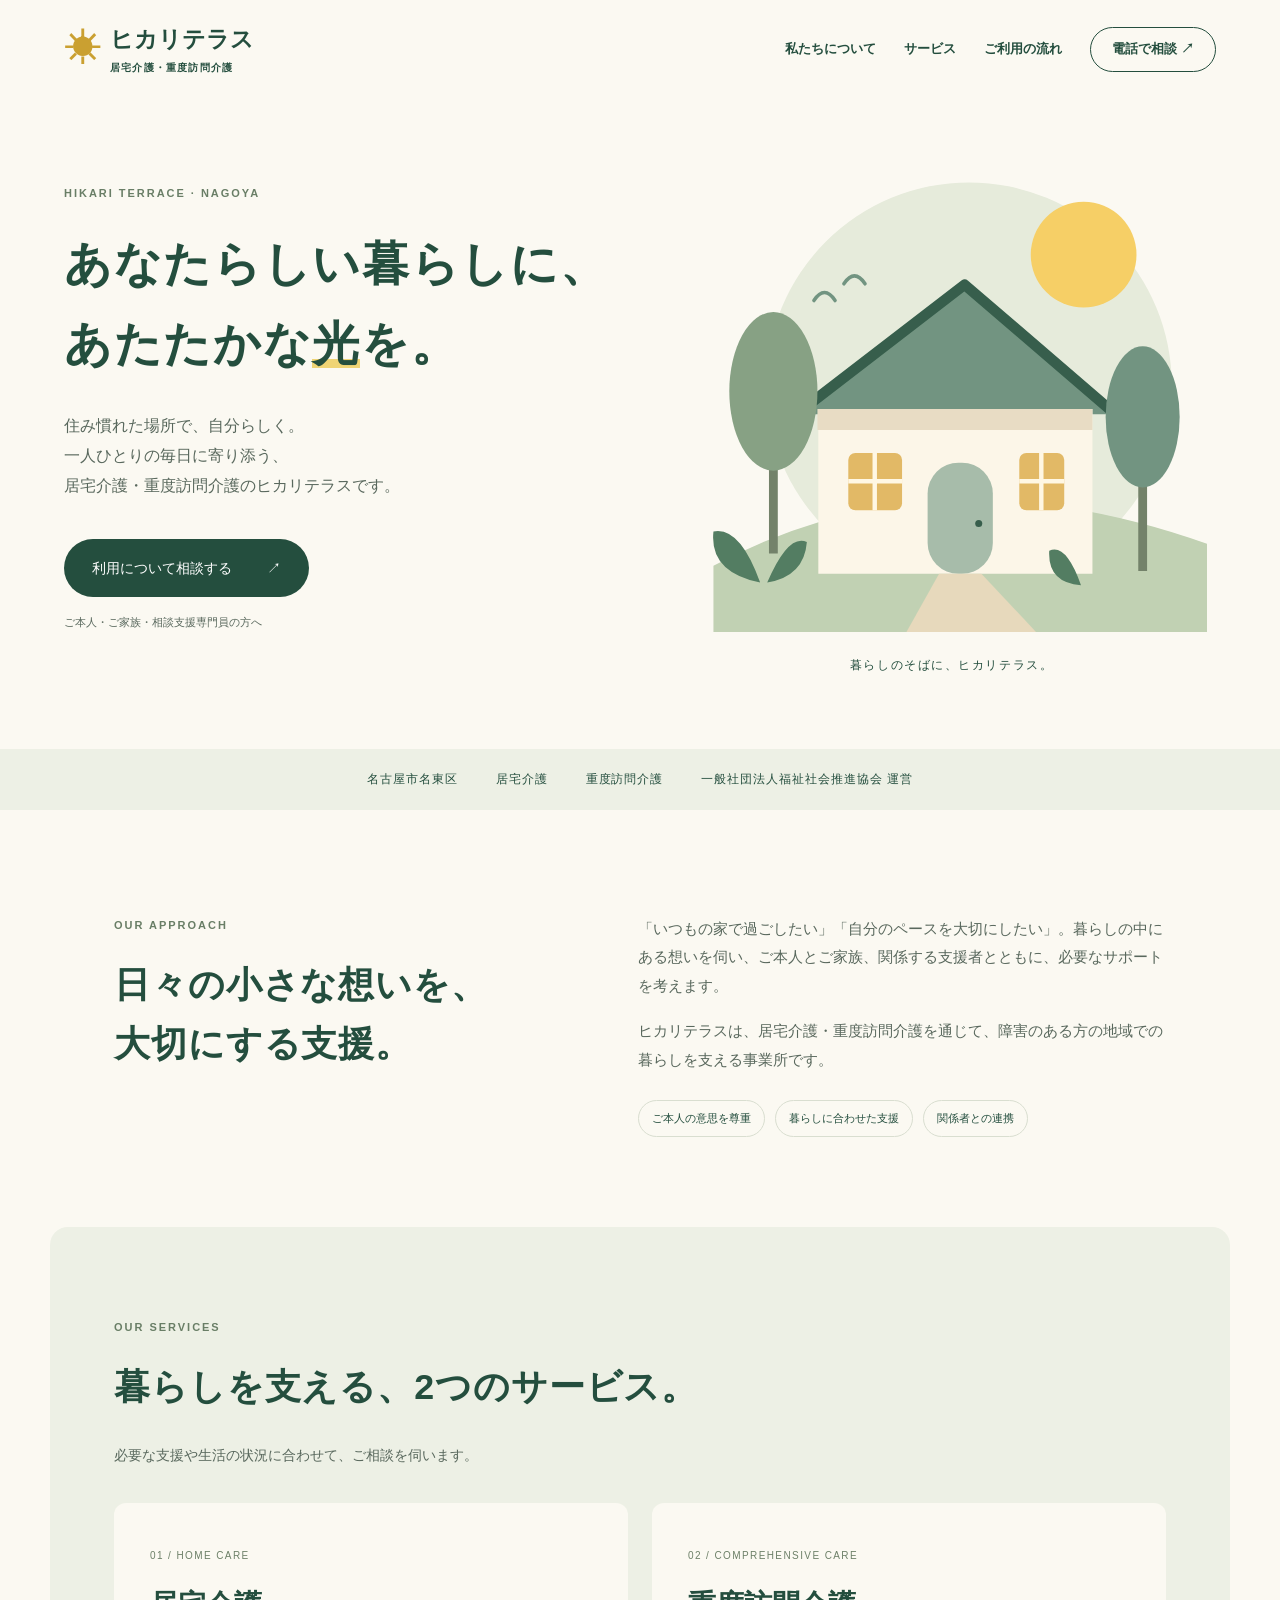
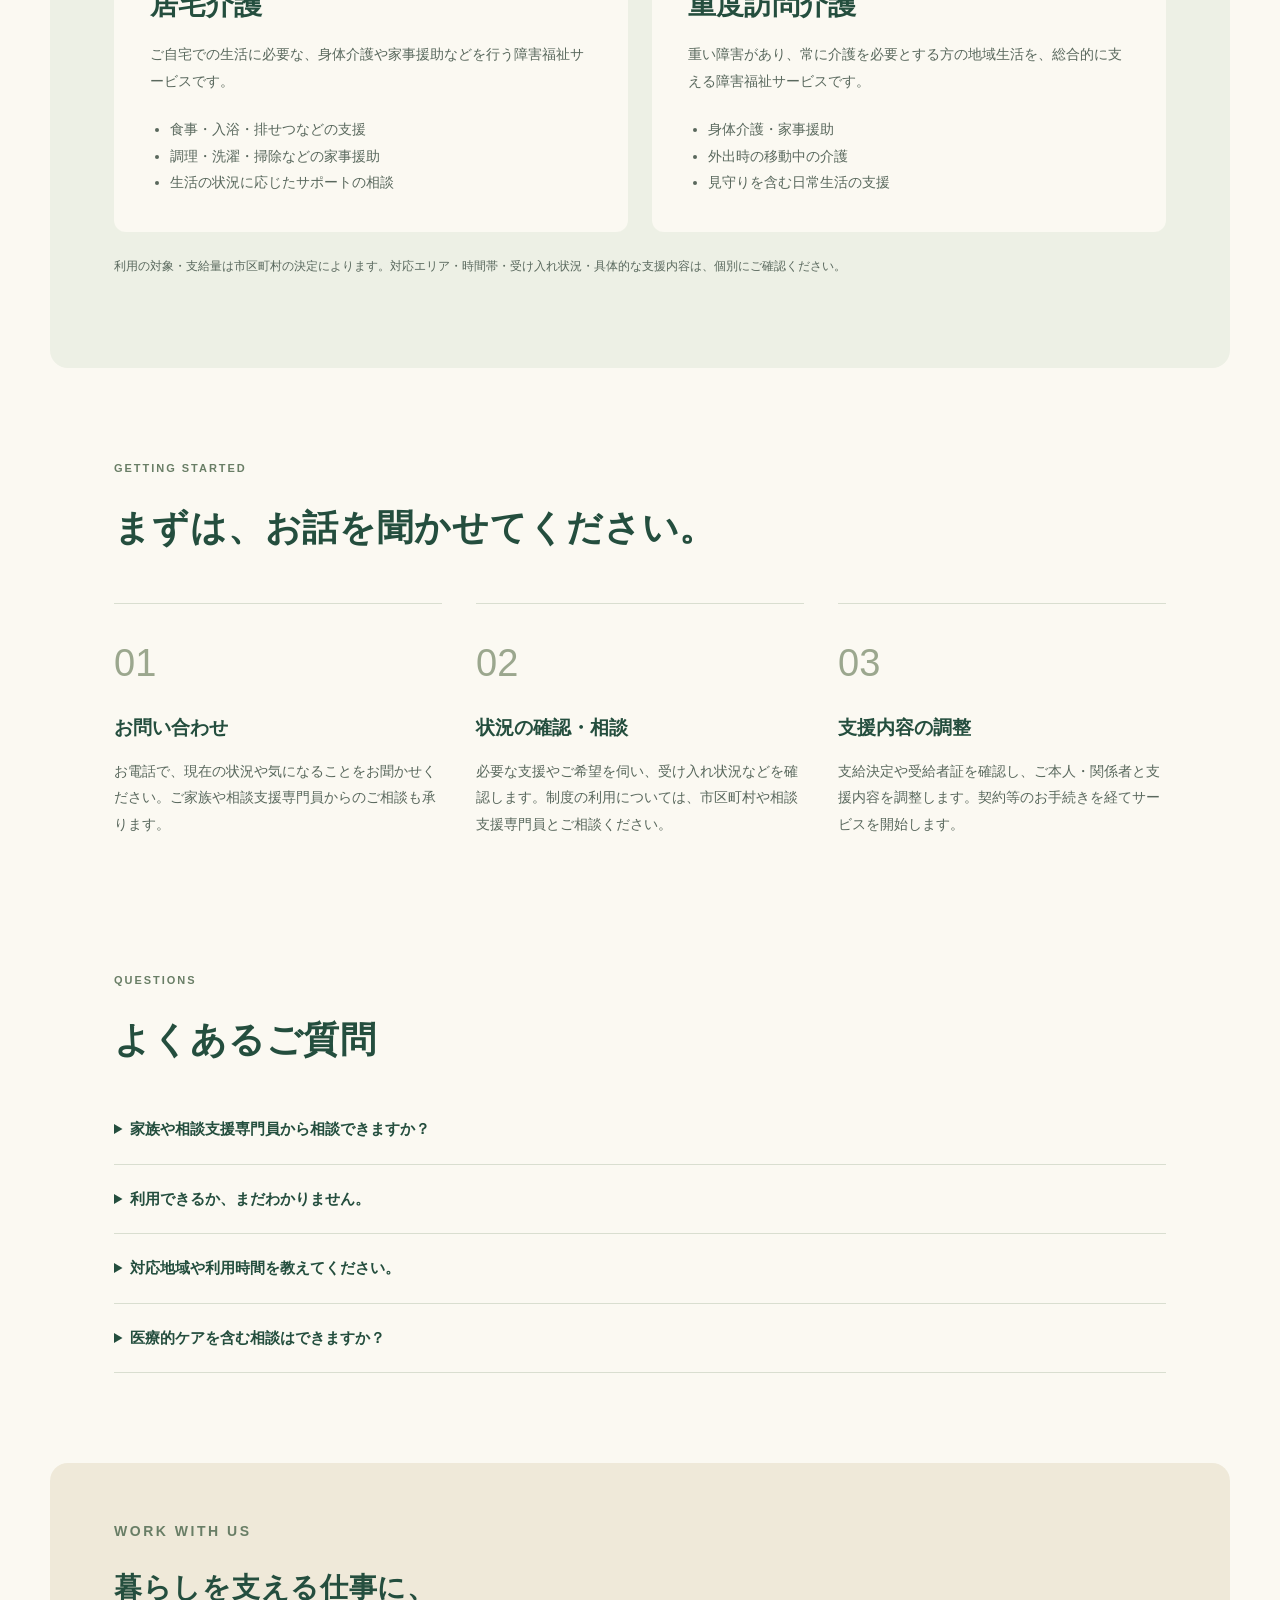
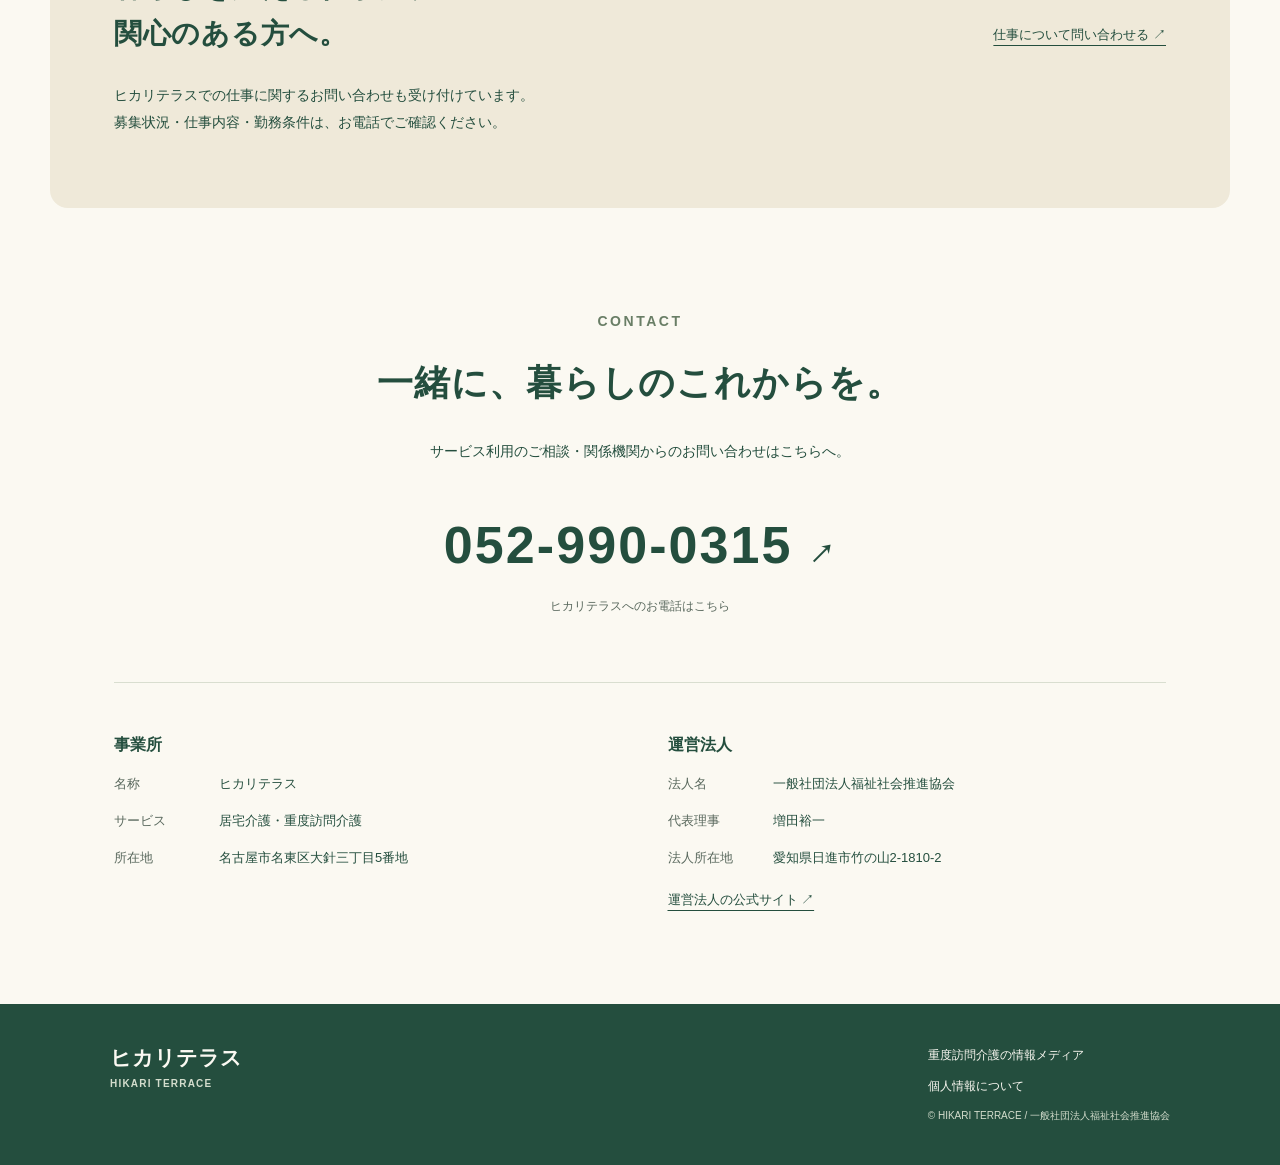
==== index.html @ 360cf3ec "Create Hikari Terrace official website" ====
<!doctype html>
<html lang="ja"><head><meta charset="utf-8"><meta name="viewport" content="width=device-width,initial-scale=1"><title>ヒカリテラス｜名古屋市名東区の居宅介護・重度訪問介護</title><meta name="description" content="ヒカリテラスは名古屋市名東区の居宅介護・重度訪問介護事業所です。住み慣れた場所での暮らしを支える障害福祉サービス。利用相談は052-990-0315へ。"><link rel="canonical" href="https://hikariterrace.org/"><meta property="og:title" content="ヒカリテラス｜あなたらしい暮らしに、あたたかな光を。"><meta property="og:description" content="名古屋市名東区の居宅介護・重度訪問介護。サービスのご相談は052-990-0315へ。"><meta property="og:url" content="https://hikariterrace.org/"><meta property="og:type" content="website"><link rel="icon" href="/favicon.svg" type="image/svg+xml"><link rel="stylesheet" href="/style.css"></head>
<body><a class="skip" href="#main">本文へ移動</a><header><a class="brand" href="/" aria-label="ヒカリテラス ホーム"><span class="sun">☀</span><span>ヒカリテラス<small>居宅介護・重度訪問介護</small></span></a><nav aria-label="メインナビゲーション"><a href="#about">私たちについて</a><a href="#service">サービス</a><a href="#flow">ご利用の流れ</a><a class="nav-call" href="tel:0529900315">電話で相談 ↗</a></nav></header>
<main id="main"><section class="hero"><div class="hero-copy"><p class="eyebrow">HIKARI TERRACE · NAGOYA</p><h1>あなたらしい暮らしに、<br>あたたかな<span>光</span>を。</h1><p class="lead">住み慣れた場所で、自分らしく。<br>一人ひとりの毎日に寄り添う、<br>居宅介護・重度訪問介護のヒカリテラスです。</p><a class="button" href="#contact">利用について相談する <span>↗</span></a><p class="hero-note">ご本人・ご家族・相談支援専門員の方へ</p></div><div class="art"><svg viewBox="0 0 600 560" role="img" aria-labelledby="art-title"><title id="art-title">木々と光に包まれた、あたたかな家のイラスト</title><circle cx="320" cy="260" r="230" fill="#e6ebdb"/><circle cx="450" cy="112" r="60" fill="#f6cf66"/><path d="M30 465Q280 330 590 440V540H30Z" fill="#c1d1b3"/><path d="M124 293L315 146 486 293" fill="#729481" stroke="#375e4c" stroke-width="12" stroke-linejoin="round"/><path d="M149 287H460V474H149Z" fill="#fcf6e8"/><path d="M148 287H460V311H148Z" fill="#e8dcc4"/><rect x="273" y="348" width="74" height="126" rx="35" fill="#a7bcaa"/><circle cx="331" cy="417" r="4" fill="#375e4c"/><rect x="183" y="337" width="61" height="65" rx="8" fill="#e2b966"/><path d="M213 337V402M183 369H244" stroke="#fff7e3" stroke-width="5"/><rect x="377" y="337" width="51" height="65" rx="8" fill="#e2b966"/><path d="M402 337V402M377 369H428" stroke="#fff7e3" stroke-width="5"/><path d="M286 474L249 540H396L334 474Z" fill="#e7d9bc"/><path d="M98 451V280M517 471V301" stroke="#73826a" stroke-width="10"/><ellipse cx="98" cy="267" rx="50" ry="90" fill="#87a184"/><ellipse cx="517" cy="296" rx="42" ry="80" fill="#729481"/><path d="M83 484Q60 420 30 426Q25 472 83 484M91 484Q115 428 136 438Q133 477 91 484M447 487Q430 439 411 448Q409 484 447 487" fill="#537d62"/><path d="M144 164Q156 146 168 164M178 145Q190 127 202 145" fill="none" stroke="#729481" stroke-width="4" stroke-linecap="round"/></svg><span class="art-caption">暮らしのそばに、ヒカリテラス。</span></div></section>
<div class="strip"><span>名古屋市名東区</span><span>居宅介護</span><span>重度訪問介護</span><span>一般社団法人福祉社会推進協会 運営</span></div>
<section id="about" class="section about"><div><p class="eyebrow">OUR APPROACH</p><h2>日々の小さな想いを、<br>大切にする支援。</h2></div><div><p>「いつもの家で過ごしたい」「自分のペースを大切にしたい」。暮らしの中にある想いを伺い、ご本人とご家族、関係する支援者とともに、必要なサポートを考えます。</p><p>ヒカリテラスは、居宅介護・重度訪問介護を通じて、障害のある方の地域での暮らしを支える事業所です。</p><div class="values"><span>ご本人の意思を尊重</span><span>暮らしに合わせた支援</span><span>関係者との連携</span></div></div></section>
<section id="service" class="section services"><p class="eyebrow">OUR SERVICES</p><h2>暮らしを支える、2つのサービス。</h2><p class="intro">必要な支援や生活の状況に合わせて、ご相談を伺います。</p><div class="cards"><article><span class="card-number">01 / HOME CARE</span><h3>居宅介護</h3><p>ご自宅での生活に必要な、身体介護や家事援助などを行う障害福祉サービスです。</p><ul><li>食事・入浴・排せつなどの支援</li><li>調理・洗濯・掃除などの家事援助</li><li>生活の状況に応じたサポートの相談</li></ul></article><article><span class="card-number">02 / COMPREHENSIVE CARE</span><h3>重度訪問介護</h3><p>重い障害があり、常に介護を必要とする方の地域生活を、総合的に支える障害福祉サービスです。</p><ul><li>身体介護・家事援助</li><li>外出時の移動中の介護</li><li>見守りを含む日常生活の支援</li></ul></article></div><p class="note">利用の対象・支給量は市区町村の決定によります。対応エリア・時間帯・受け入れ状況・具体的な支援内容は、個別にご確認ください。</p></section>
<section id="flow" class="section"><p class="eyebrow">GETTING STARTED</p><h2>まずは、お話を聞かせてください。</h2><ol class="steps"><li><span>01</span><h3>お問い合わせ</h3><p>お電話で、現在の状況や気になることをお聞かせください。ご家族や相談支援専門員からのご相談も承ります。</p></li><li><span>02</span><h3>状況の確認・相談</h3><p>必要な支援やご希望を伺い、受け入れ状況などを確認します。制度の利用については、市区町村や相談支援専門員とご相談ください。</p></li><li><span>03</span><h3>支援内容の調整</h3><p>支給決定や受給者証を確認し、ご本人・関係者と支援内容を調整します。契約等のお手続きを経てサービスを開始します。</p></li></ol></section>
<section class="section faq"><p class="eyebrow">QUESTIONS</p><h2>よくあるご質問</h2><details><summary>家族や相談支援専門員から相談できますか？</summary><p>はい。ご本人だけでなく、ご家族・相談支援専門員など、支援に関わる方からのご相談も承ります。</p></details><details><summary>利用できるか、まだわかりません。</summary><p>まずはご相談ください。サービスの利用対象や支給決定については、お住まいの市区町村の障害福祉窓口や相談支援専門員にご確認ください。</p></details><details><summary>対応地域や利用時間を教えてください。</summary><p>具体的な対応地域・時間帯・受け入れ状況は、必要な支援内容とあわせてお電話でご確認ください。</p></details><details><summary>医療的ケアを含む相談はできますか？</summary><p>必要なケアの内容をお聞かせください。対応の可否は、体制や関係機関との連携を確認したうえで、個別にご案内します。</p></details></section>
<section class="recruit section"><div><p class="eyebrow">WORK WITH US</p><h2>暮らしを支える仕事に、<br>関心のある方へ。</h2><p>ヒカリテラスでの仕事に関するお問い合わせも受け付けています。<br>募集状況・仕事内容・勤務条件は、お電話でご確認ください。</p></div><a class="text-link" href="tel:0529900315">仕事について問い合わせる ↗</a></section>
<section id="contact" class="section contact"><p class="eyebrow">CONTACT</p><h2>一緒に、暮らしのこれからを。</h2><p>サービス利用のご相談・関係機関からのお問い合わせはこちらへ。</p><a class="phone" href="tel:0529900315">052-990-0315 <span>↗</span></a><p class="note">ヒカリテラスへのお電話はこちら</p><div class="office"><div><h3>事業所</h3><dl><dt>名称</dt><dd>ヒカリテラス</dd><dt>サービス</dt><dd>居宅介護・重度訪問介護</dd><dt>所在地</dt><dd>名古屋市名東区大針三丁目5番地</dd></dl></div><div><h3>運営法人</h3><dl><dt>法人名</dt><dd>一般社団法人福祉社会推進協会</dd><dt>代表理事</dt><dd>増田裕一</dd><dt>法人所在地</dt><dd>愛知県日進市竹の山2-1810-2</dd></dl><a class="text-link" href="https://fukushishakai.org/">運営法人の公式サイト ↗</a></div></div></section></main>
<footer><a class="brand" href="/">ヒカリテラス<small>HIKARI TERRACE</small></a><div><a href="https://masudayuichi.net/">重度訪問介護の情報メディア</a><a href="/privacy.html">個人情報について</a><small>© HIKARI TERRACE / 一般社団法人福祉社会推進協会</small></div></footer></body></html>
---- style.css ----
@charset "UTF-8";
:root{--ink:#244e3e;--muted:#59685d;--paper:#fbf9f2;--green:#edf0e5;--line:#d9ded0;--gold:#e7b746}*{box-sizing:border-box}html{scroll-behavior:smooth;scroll-padding-top:110px}body{margin:0;background:var(--paper);color:var(--ink);font-family:"Hiragino Kaku Gothic ProN","Yu Gothic",Meiryo,sans-serif;line-height:1.9}a{color:inherit;text-decoration:none}a:hover{text-decoration:underline}a:focus-visible,summary:focus-visible{outline:3px solid #ba8825;outline-offset:5px}.skip{position:absolute;top:-80px;background:white;padding:12px;z-index:5}.skip:focus{top:0}header{max-width:1280px;margin:auto;padding:25px 5%;display:flex;align-items:center;justify-content:space-between;gap:25px}.brand{font-size:23px;font-weight:700;line-height:1.3;display:flex;gap:10px;align-items:center}.brand small{display:block;font-size:10px;letter-spacing:.12em;margin-top:6px}.sun{color:#caa031;font-size:36px}nav{display:flex;gap:28px;align-items:center;font-size:13px;font-weight:700}.nav-call{border:1px solid var(--ink);border-radius:30px;padding:9px 21px}.hero{max-width:1280px;margin:auto;display:grid;grid-template-columns:1.15fr 1fr;align-items:center;min-height:650px;padding:45px 5% 60px;gap:15px}.eyebrow{font-size:11px;letter-spacing:.18em;font-weight:700;margin:0 0 20px;color:#697e66}h1{font-size:clamp(30px,3.7vw,49px);font-weight:600;line-height:1.7;letter-spacing:.035em;margin:20px 0 26px}h1 span{position:relative}h1 span:after{content:"";position:absolute;background:#efd475;width:1em;height:9px;bottom:2px;left:0;z-index:-1}.lead{font-size:16px;color:var(--muted)}.button{display:inline-flex;gap:35px;background:var(--ink);color:#fff;border-radius:40px;padding:16px 28px;font-size:14px;margin-top:20px}.button:hover{background:#35634f;text-decoration:none}.hero-note{font-size:11px;color:var(--muted);margin-top:15px}.art svg{display:block;width:100%;height:auto}.art-caption{display:block;text-align:center;font-size:12px;letter-spacing:.13em;margin-top:5px}.strip{display:flex;justify-content:center;gap:38px;flex-wrap:wrap;background:var(--green);padding:19px 5%;font-size:12px;letter-spacing:.08em}.section{max-width:1180px;margin:auto;padding:90px 5%}h2{font-size:clamp(25px,2.8vw,36px);line-height:1.65;font-weight:600;letter-spacing:.025em;margin:0 0 25px}h3{font-size:21px;line-height:1.5;margin:15px 0}p{margin:0 0 17px}.about{display:grid;grid-template-columns:1fr 1.15fr;gap:65px;padding-top:105px}.about p:not(.eyebrow){font-size:15px;color:var(--muted)}.values{display:flex;flex-wrap:wrap;gap:10px;margin-top:26px}.values span{font-size:11px;border:1px solid var(--line);padding:7px 13px;border-radius:25px}.services{background:var(--green);border-radius:18px}.intro{color:var(--muted);font-size:14px}.cards{display:grid;grid-template-columns:1fr 1fr;gap:24px;margin-top:34px}.cards article{background:var(--paper);border-radius:12px;padding:36px}.card-number{font-size:10px;letter-spacing:.14em;color:#6d8068}.cards h3{font-size:28px}.cards p,.cards li{font-size:14px;color:var(--muted)}.cards ul{padding-left:20px;margin:22px 0 0}.note{font-size:12px;color:var(--muted);margin:23px 0 0}.steps{padding:0;list-style:none;display:grid;grid-template-columns:repeat(3,1fr);gap:34px;margin-top:45px}.steps li{border-top:1px solid var(--line);padding-top:23px}.steps span{font-size:38px;font-weight:300;color:#9ba78e}.steps h3{font-size:19px}.steps p{font-size:14px;color:var(--muted)}.faq{padding-top:10px}.faq details{border-bottom:1px solid var(--line);padding:20px 0}.faq summary{cursor:pointer;font-size:15px;font-weight:600}.faq details p{font-size:14px;color:var(--muted);padding:20px 0 0;max-width:850px}.recruit{background:#efe9d9;border-radius:18px;display:flex;align-items:center;justify-content:space-between;gap:35px;padding-top:55px;padding-bottom:55px}.recruit h2{font-size:28px}.recruit p{font-size:14px}.text-link{font-size:13px;text-decoration:underline;text-underline-offset:6px;white-space:nowrap}.contact{text-align:center;padding-top:100px}.contact>p{font-size:14px}.phone{font-size:clamp(30px,4.5vw,52px);font-weight:600;letter-spacing:.04em;display:inline-block;margin-top:14px}.phone span{font-size:25px}.contact .note{margin-top:0;font-size:12px}.office{text-align:left;display:grid;grid-template-columns:1fr 1fr;gap:55px;border-top:1px solid var(--line);margin-top:65px;padding-top:35px}.office h3{font-size:16px}dl{font-size:13px;display:grid;grid-template-columns:95px 1fr;gap:12px 10px}dt{color:var(--muted)}dd{margin:0}footer{background:var(--ink);color:#fbf9f2;padding:40px max(5%,calc((100vw - 1060px)/2));display:flex;justify-content:space-between;gap:35px}footer .brand{display:block;font-size:21px}footer>div{display:flex;flex-direction:column;gap:8px;font-size:12px}footer small{font-size:10px;color:#d4ddcd}.document{max-width:850px;min-height:65vh}.document h1{font-size:32px}.document h2{font-size:22px;margin-top:40px}.document p{font-size:14px;color:var(--muted)}@media(max-width:800px){header{padding:20px 6%;align-items:flex-start}.brand{font-size:19px}.sun{font-size:29px}nav{gap:12px}nav>a:not(.nav-call){display:none}.nav-call{font-size:11px;padding:8px 12px}.hero{grid-template-columns:1fr;padding:35px 7% 45px;min-height:0}.hero h1{font-size:clamp(27px,6vw,40px)}.lead{font-size:14px}.art{max-width:430px;margin:20px auto 0;width:100%}.strip{gap:9px 20px;font-size:10px}.section{padding:60px 7%}.about{grid-template-columns:1fr;gap:12px}.services,.recruit{border-radius:0}.cards{grid-template-columns:1fr;gap:18px}.cards article{padding:28px}.steps{grid-template-columns:1fr;gap:20px}.steps li{display:grid;grid-template-columns:55px 1fr;gap:0 15px}.steps span{grid-row:1/3}.steps h3{margin:5px 0 10px}.steps p{grid-column:2}.faq{padding-top:5px}.recruit{display:block}.text-link{white-space:normal}.office{grid-template-columns:1fr;gap:25px;margin-top:40px}dl{grid-template-columns:80px 1fr;font-size:12px}footer{display:block;padding:35px 7%}footer>div{margin-top:22px}h2{font-size:27px}}@media(prefers-reduced-motion:reduce){html{scroll-behavior:auto}}
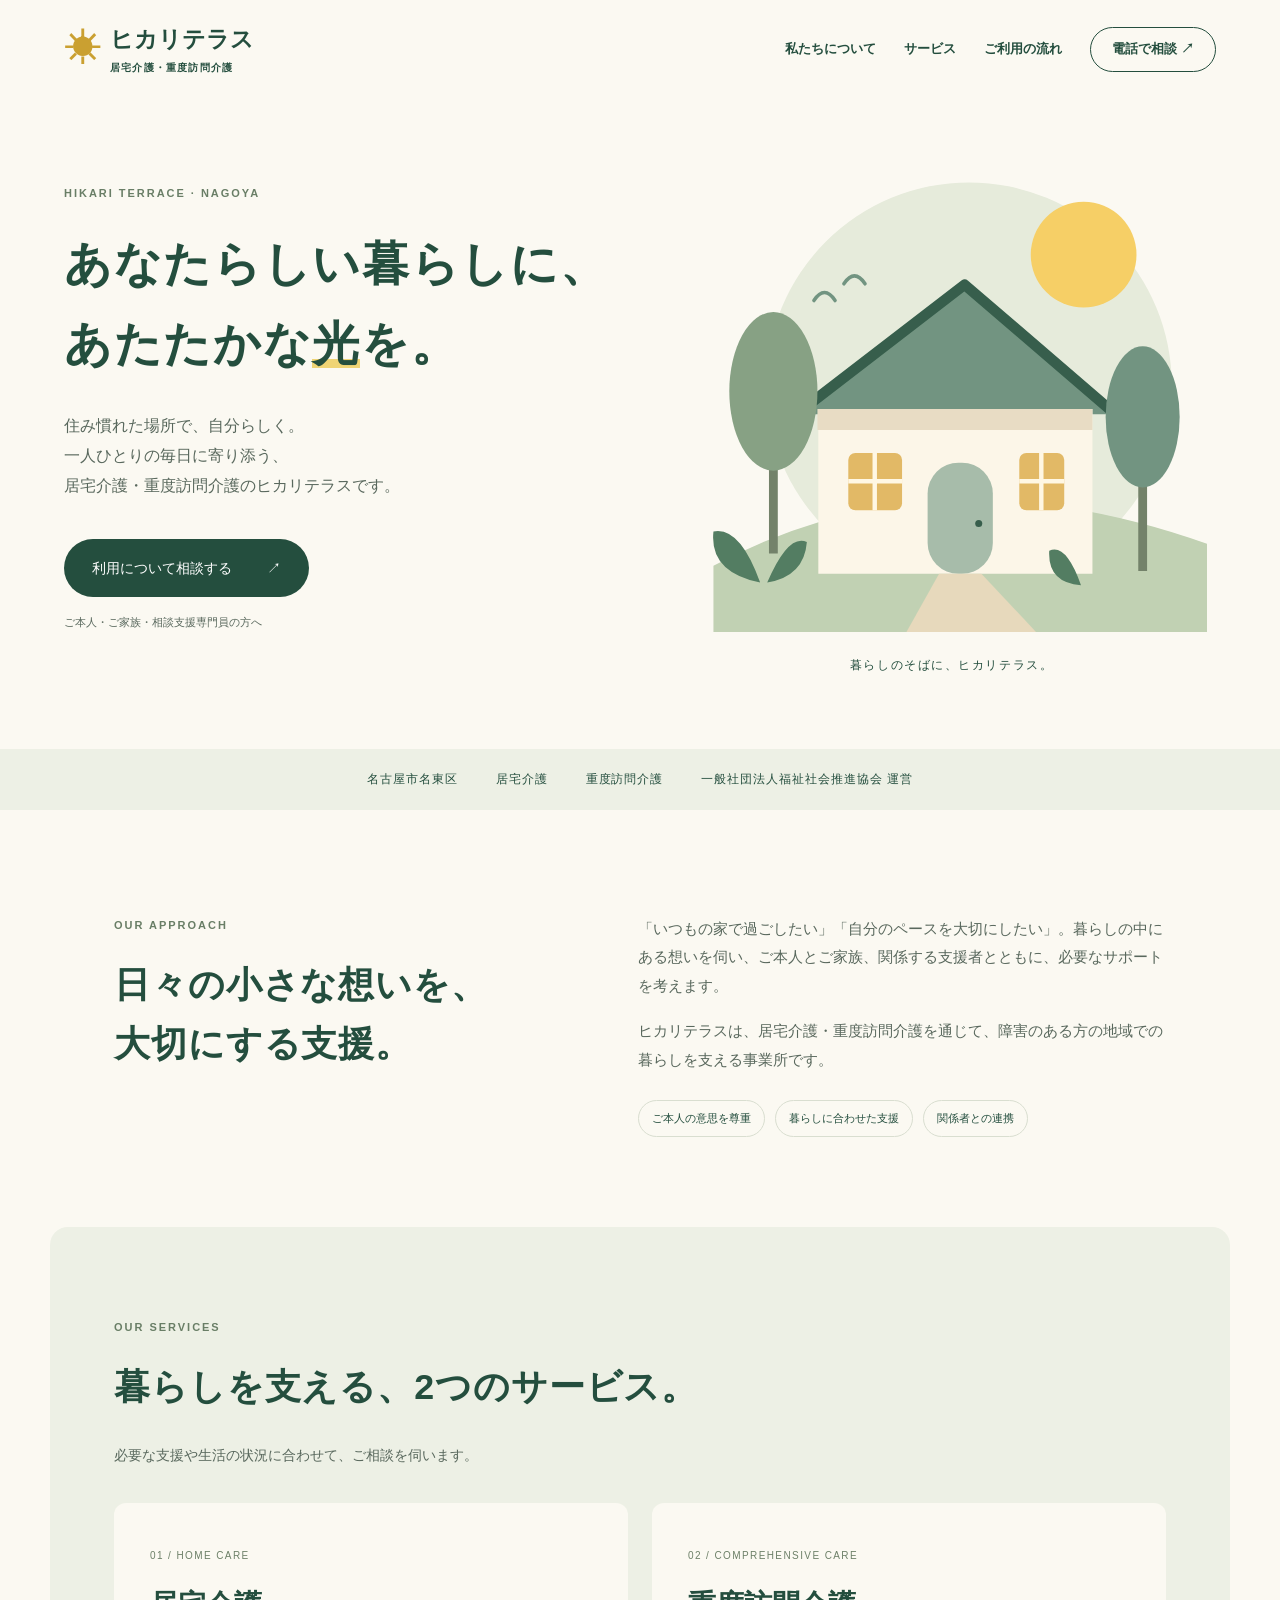
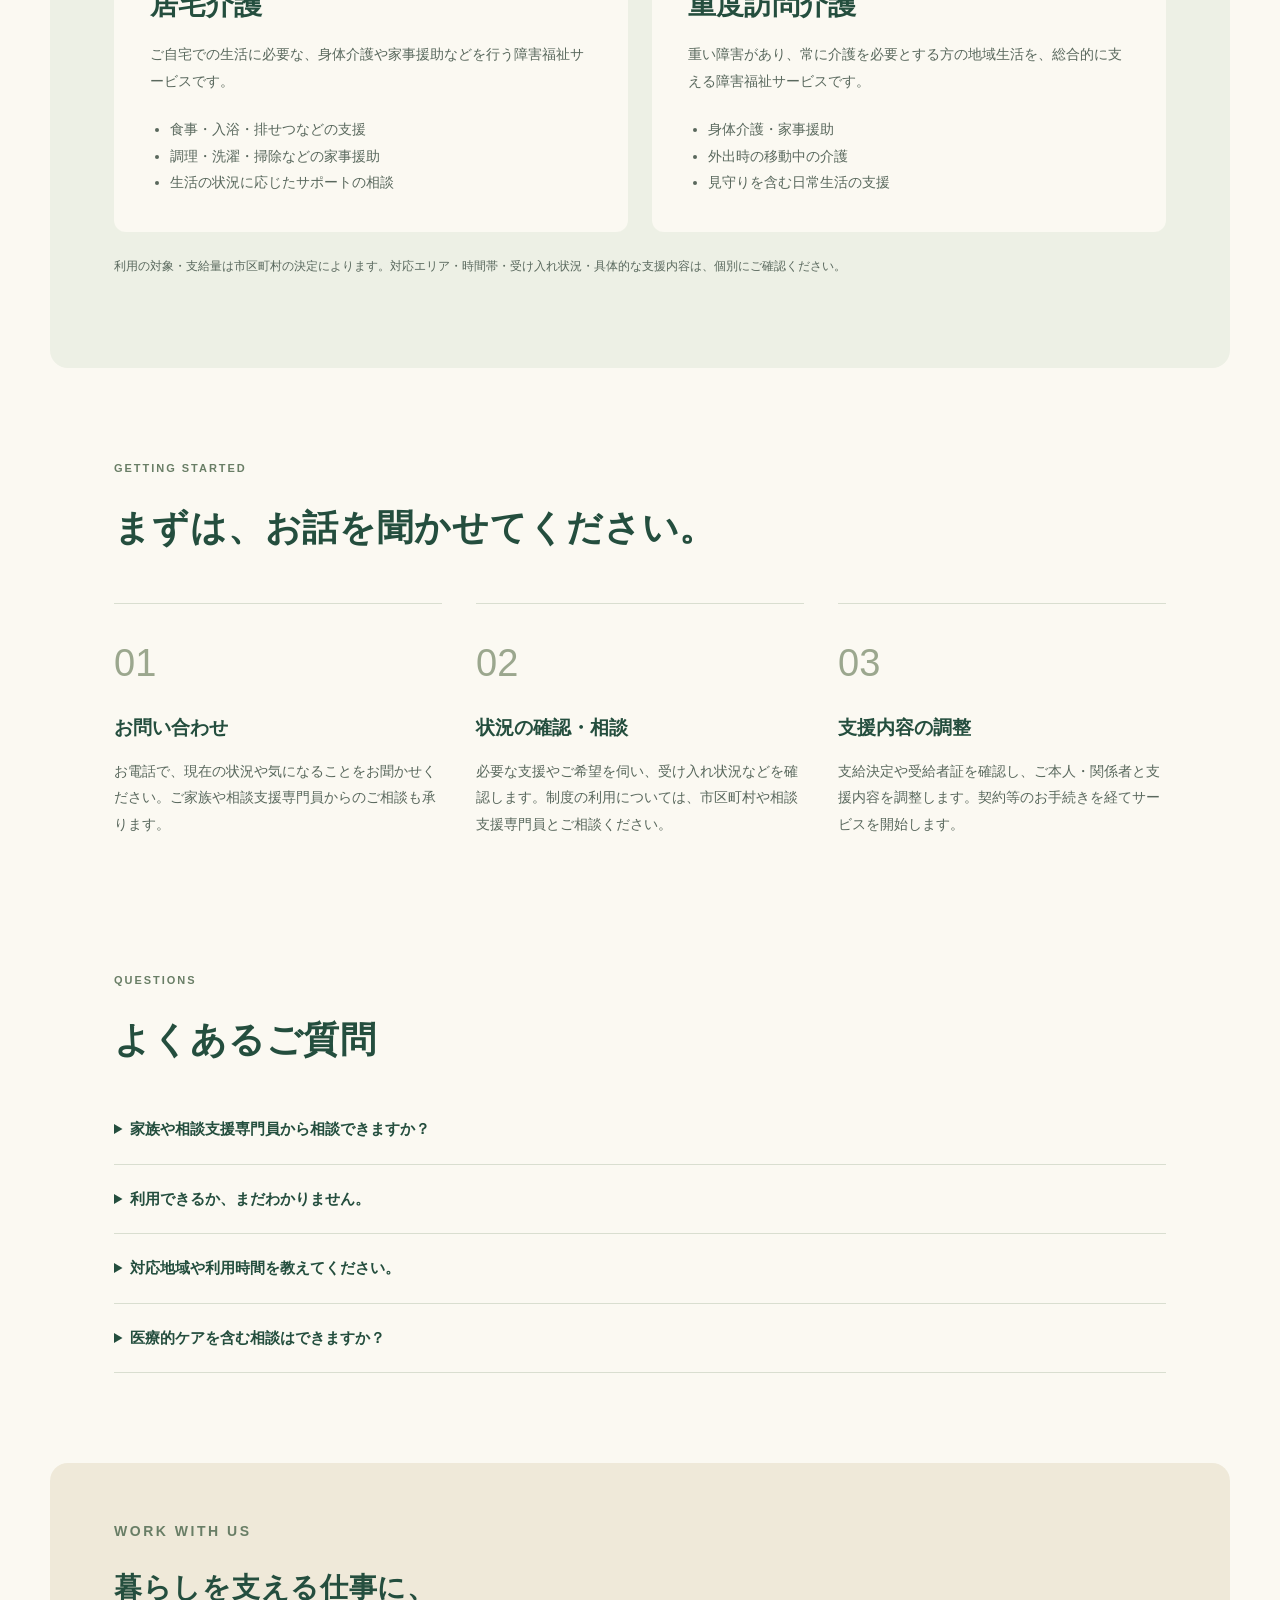
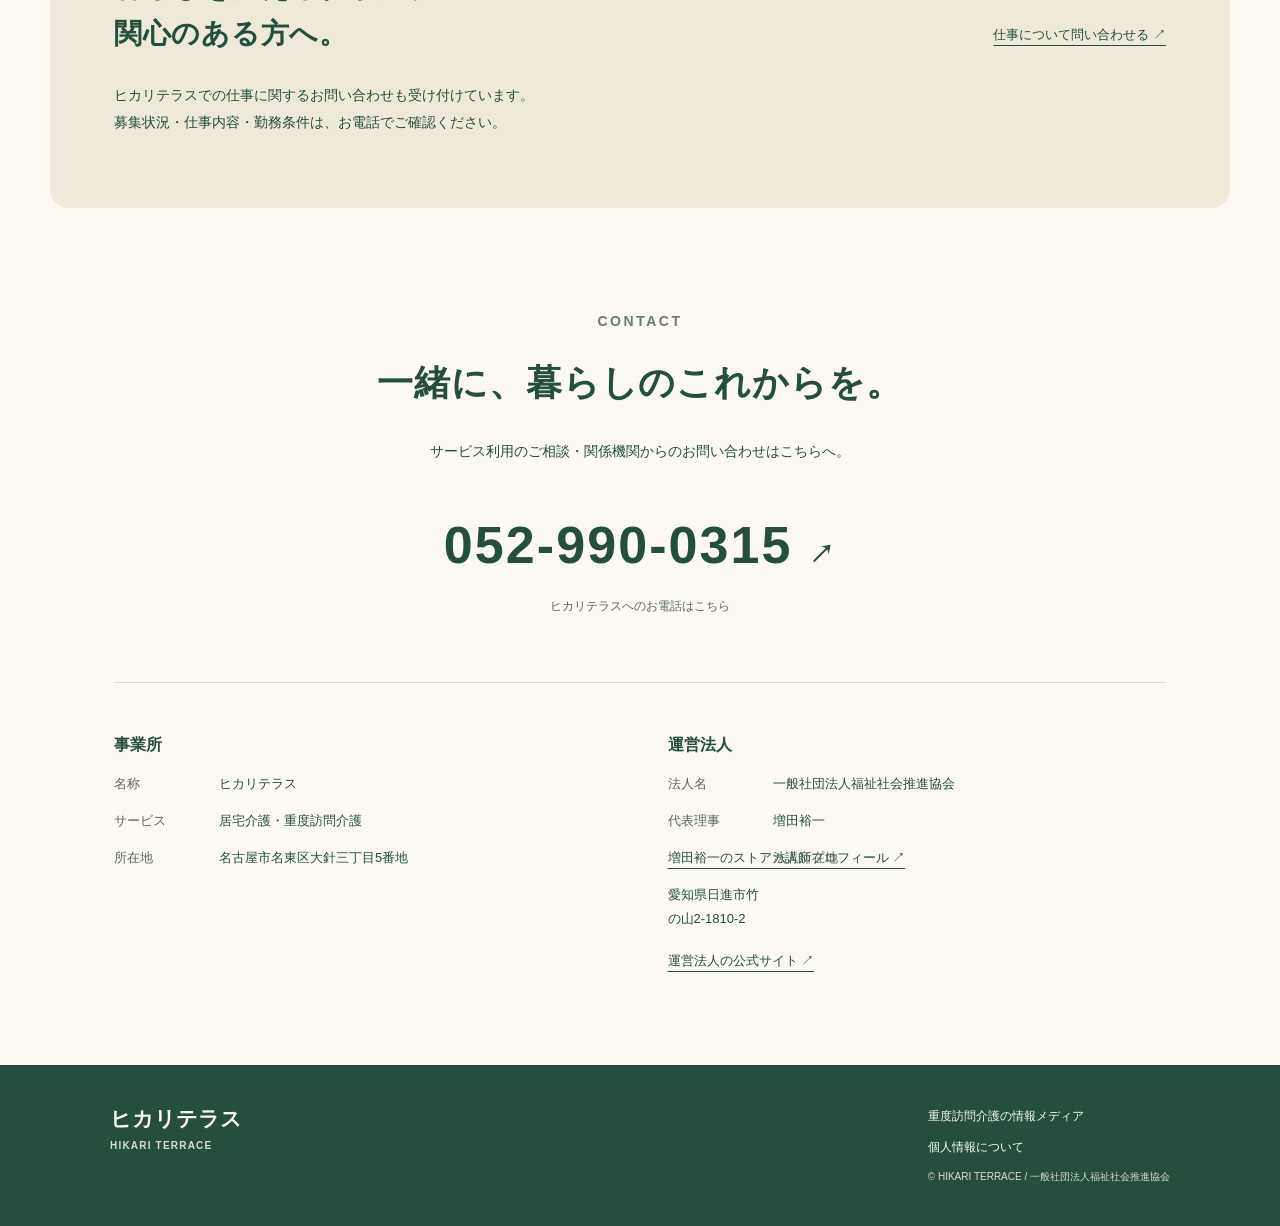
==== commit 4b3297ed: "Add Yuichi Masuda Street Academy profile link" ====
--- a/index.html
+++ b/index.html
@@ -8,5 +8,5 @@
 <section id="flow" class="section"><p class="eyebrow">GETTING STARTED</p><h2>まずは、お話を聞かせてください。</h2><ol class="steps"><li><span>01</span><h3>お問い合わせ</h3><p>お電話で、現在の状況や気になることをお聞かせください。ご家族や相談支援専門員からのご相談も承ります。</p></li><li><span>02</span><h3>状況の確認・相談</h3><p>必要な支援やご希望を伺い、受け入れ状況などを確認します。制度の利用については、市区町村や相談支援専門員とご相談ください。</p></li><li><span>03</span><h3>支援内容の調整</h3><p>支給決定や受給者証を確認し、ご本人・関係者と支援内容を調整します。契約等のお手続きを経てサービスを開始します。</p></li></ol></section>
 <section class="section faq"><p class="eyebrow">QUESTIONS</p><h2>よくあるご質問</h2><details><summary>家族や相談支援専門員から相談できますか？</summary><p>はい。ご本人だけでなく、ご家族・相談支援専門員など、支援に関わる方からのご相談も承ります。</p></details><details><summary>利用できるか、まだわかりません。</summary><p>まずはご相談ください。サービスの利用対象や支給決定については、お住まいの市区町村の障害福祉窓口や相談支援専門員にご確認ください。</p></details><details><summary>対応地域や利用時間を教えてください。</summary><p>具体的な対応地域・時間帯・受け入れ状況は、必要な支援内容とあわせてお電話でご確認ください。</p></details><details><summary>医療的ケアを含む相談はできますか？</summary><p>必要なケアの内容をお聞かせください。対応の可否は、体制や関係機関との連携を確認したうえで、個別にご案内します。</p></details></section>
 <section class="recruit section"><div><p class="eyebrow">WORK WITH US</p><h2>暮らしを支える仕事に、<br>関心のある方へ。</h2><p>ヒカリテラスでの仕事に関するお問い合わせも受け付けています。<br>募集状況・仕事内容・勤務条件は、お電話でご確認ください。</p></div><a class="text-link" href="tel:0529900315">仕事について問い合わせる ↗</a></section>
-<section id="contact" class="section contact"><p class="eyebrow">CONTACT</p><h2>一緒に、暮らしのこれからを。</h2><p>サービス利用のご相談・関係機関からのお問い合わせはこちらへ。</p><a class="phone" href="tel:0529900315">052-990-0315 <span>↗</span></a><p class="note">ヒカリテラスへのお電話はこちら</p><div class="office"><div><h3>事業所</h3><dl><dt>名称</dt><dd>ヒカリテラス</dd><dt>サービス</dt><dd>居宅介護・重度訪問介護</dd><dt>所在地</dt><dd>名古屋市名東区大針三丁目5番地</dd></dl></div><div><h3>運営法人</h3><dl><dt>法人名</dt><dd>一般社団法人福祉社会推進協会</dd><dt>代表理事</dt><dd>増田裕一</dd><dt>法人所在地</dt><dd>愛知県日進市竹の山2-1810-2</dd></dl><a class="text-link" href="https://fukushishakai.org/">運営法人の公式サイト ↗</a></div></div></section></main>
+<section id="contact" class="section contact"><p class="eyebrow">CONTACT</p><h2>一緒に、暮らしのこれからを。</h2><p>サービス利用のご相談・関係機関からのお問い合わせはこちらへ。</p><a class="phone" href="tel:0529900315">052-990-0315 <span>↗</span></a><p class="note">ヒカリテラスへのお電話はこちら</p><div class="office"><div><h3>事業所</h3><dl><dt>名称</dt><dd>ヒカリテラス</dd><dt>サービス</dt><dd>居宅介護・重度訪問介護</dd><dt>所在地</dt><dd>名古屋市名東区大針三丁目5番地</dd></dl></div><div><h3>運営法人</h3><dl><dt>法人名</dt><dd>一般社団法人福祉社会推進協会</dd><dt>代表理事</dt><dd>増田裕一</dd><dd><a class="text-link" href="https://www.street-academy.com/steachers/17770" rel="me">増田裕一のストアカ講師プロフィール ↗</a></dd><dt>法人所在地</dt><dd>愛知県日進市竹の山2-1810-2</dd></dl><a class="text-link" href="https://fukushishakai.org/">運営法人の公式サイト ↗</a></div></div></section></main>
 <footer><a class="brand" href="/">ヒカリテラス<small>HIKARI TERRACE</small></a><div><a href="https://masudayuichi.net/">重度訪問介護の情報メディア</a><a href="/privacy.html">個人情報について</a><small>© HIKARI TERRACE / 一般社団法人福祉社会推進協会</small></div></footer></body></html>
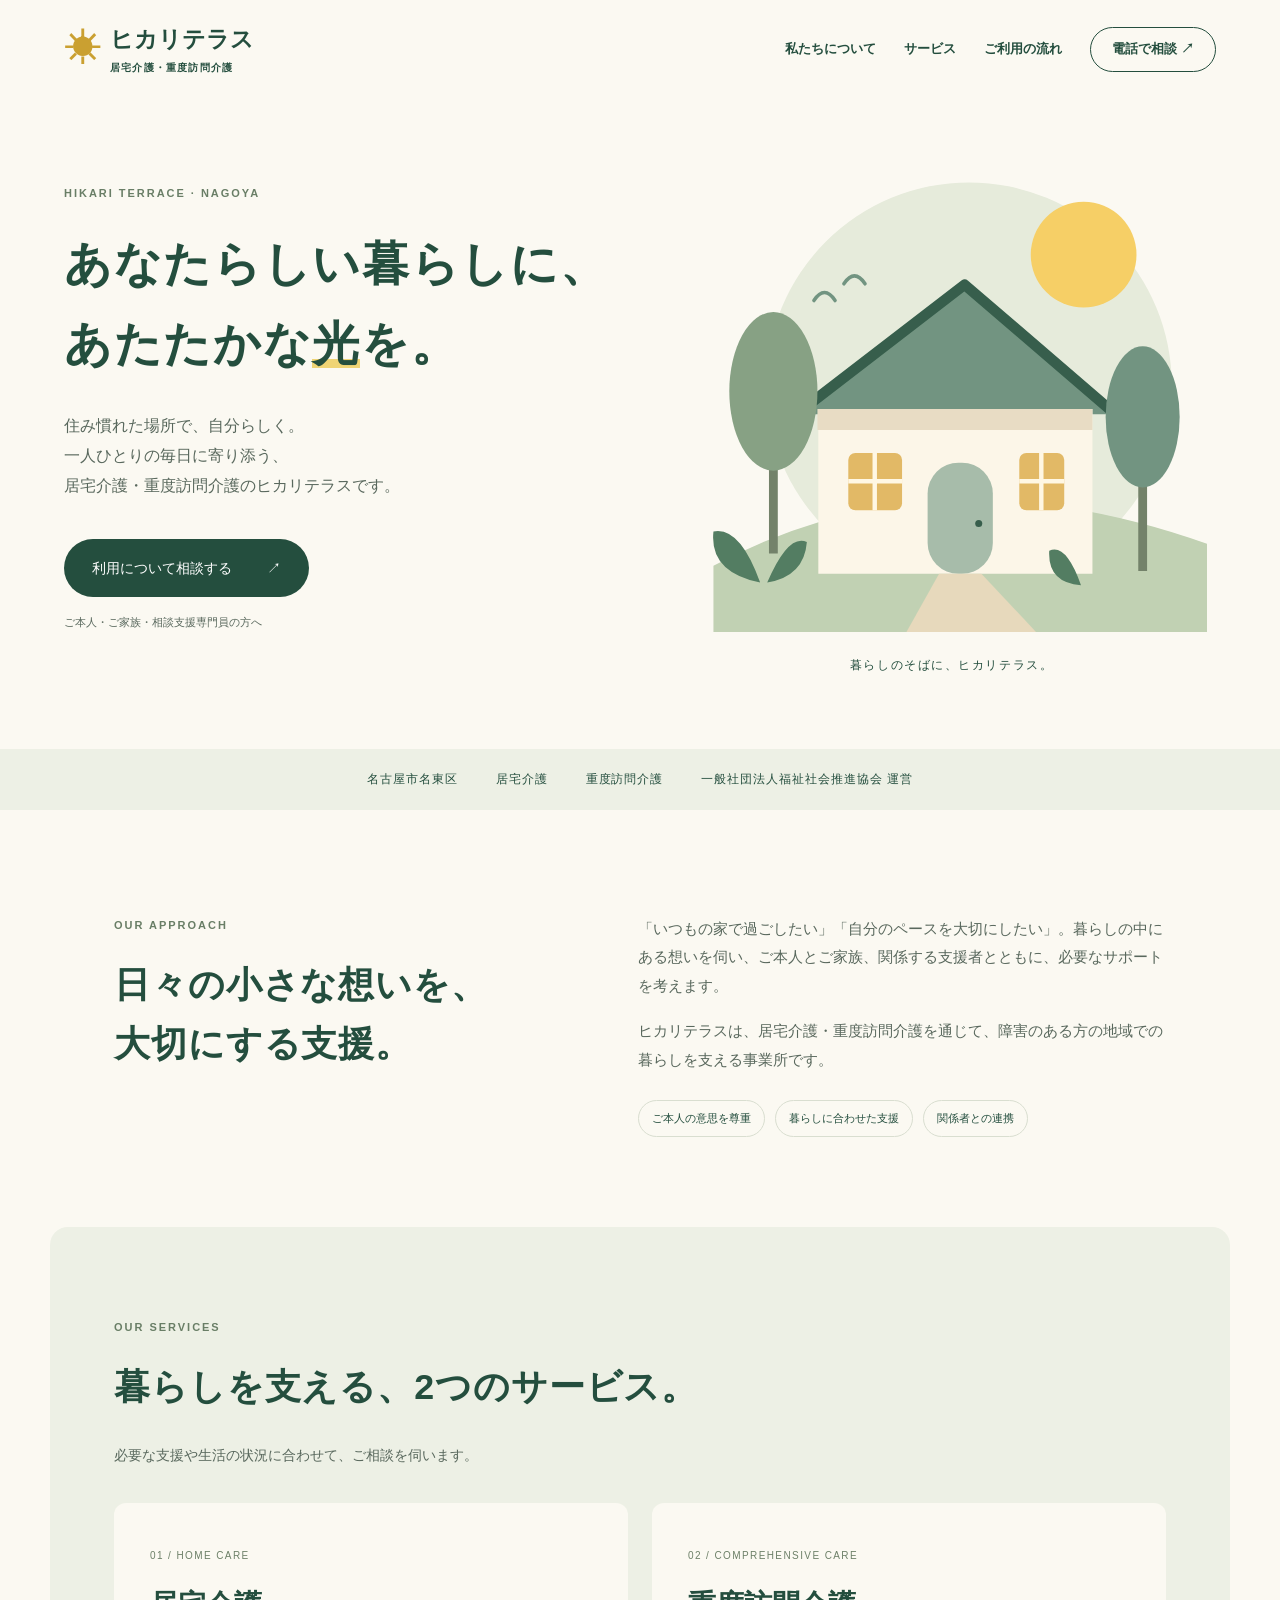
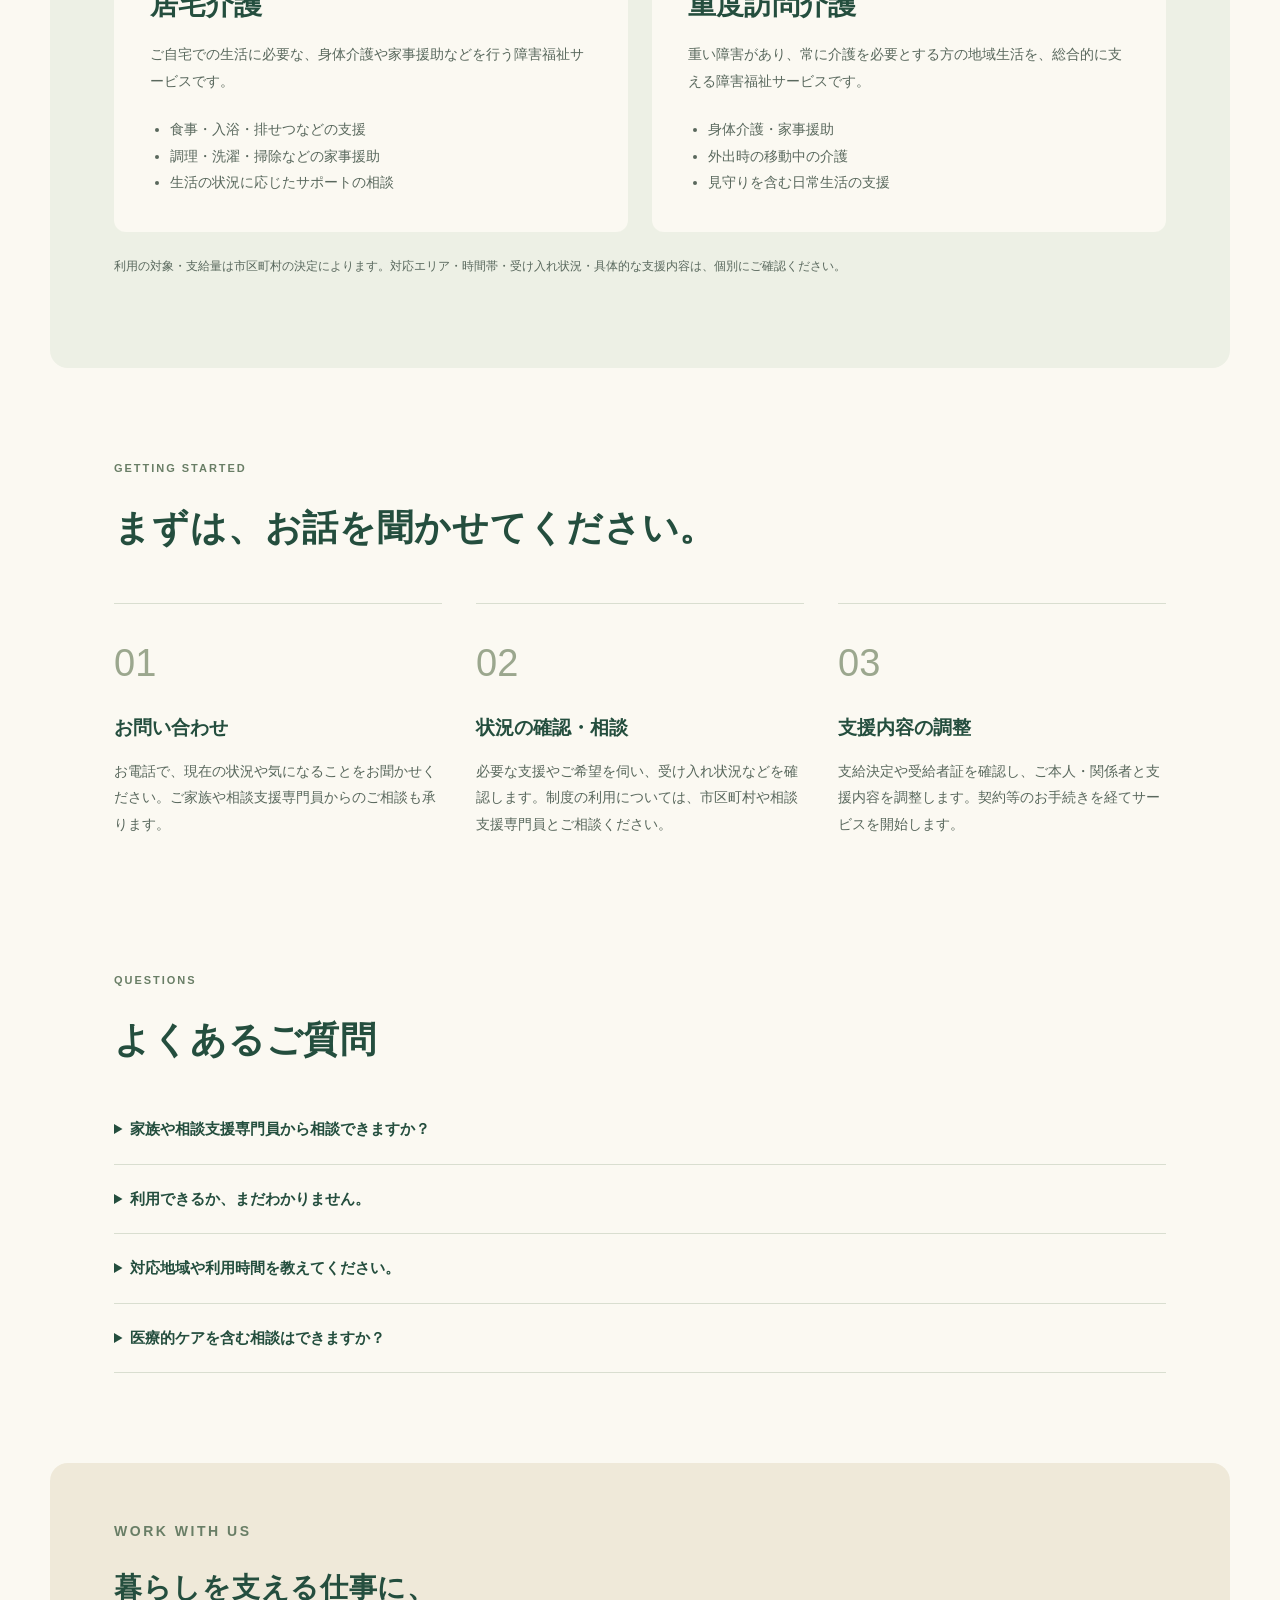
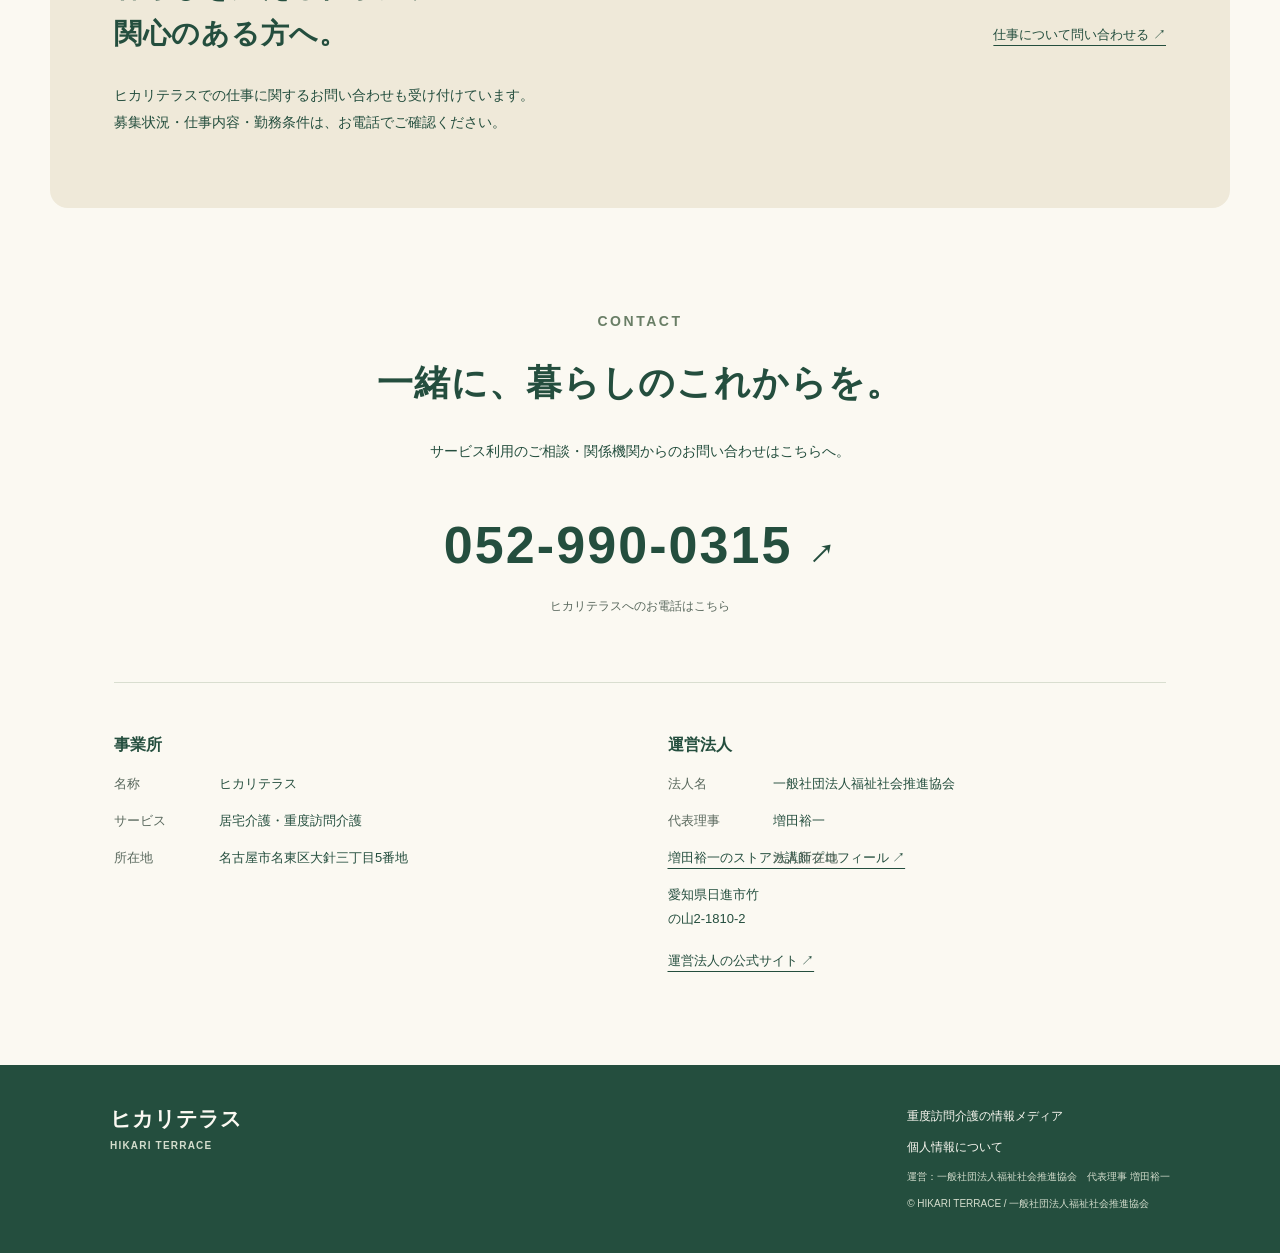
==== commit 175264b9: "構造化データのIDを協会サイトと統一し、フッターに運営者を明記 組織・ヒカリテラスのIDを他サイトと揃え、代表理事の肩書きを追加。フッターに運営法人と代表理事を表示。  Co-Authored-B" ====
--- a/index.html
+++ b/index.html
@@ -1,5 +1,5 @@
 <!doctype html>
-<html lang="ja"><head><meta charset="utf-8"><meta name="viewport" content="width=device-width,initial-scale=1"><title>ヒカリテラス｜名古屋市名東区の居宅介護・重度訪問介護</title><meta name="description" content="ヒカリテラスは名古屋市名東区の居宅介護・重度訪問介護事業所です。住み慣れた場所での暮らしを支える障害福祉サービス。利用相談は052-990-0315へ。"><link rel="canonical" href="https://hikariterrace.org/"><meta property="og:title" content="ヒカリテラス｜あなたらしい暮らしに、あたたかな光を。"><meta property="og:description" content="名古屋市名東区の居宅介護・重度訪問介護。サービスのご相談は052-990-0315へ。"><meta property="og:url" content="https://hikariterrace.org/"><meta property="og:type" content="website"><link rel="icon" href="/favicon.svg" type="image/svg+xml"><link rel="stylesheet" href="/style.css"></head>
+<html lang="ja"><head><meta charset="utf-8"><meta name="viewport" content="width=device-width,initial-scale=1"><title>ヒカリテラス｜名古屋市名東区の居宅介護・重度訪問介護</title><meta name="description" content="ヒカリテラスは名古屋市名東区の居宅介護・重度訪問介護事業所です。運営は一般社団法人福祉社会推進協会、代表理事は増田裕一。利用相談は052-990-0315へ。"><link rel="canonical" href="https://hikariterrace.org/"><meta property="og:title" content="ヒカリテラス｜あなたらしい暮らしに、あたたかな光を。"><meta property="og:description" content="名古屋市名東区の居宅介護・重度訪問介護。サービスのご相談は052-990-0315へ。"><meta property="og:url" content="https://hikariterrace.org/"><meta property="og:type" content="website"><link rel="icon" href="/favicon.svg" type="image/svg+xml"><link rel="stylesheet" href="/style.css"><script type="application/ld+json">{"@context":"https://schema.org","@graph":[{"@type":"Organization","@id":"https://masudayuichi.net/#operator","name":"一般社団法人福祉社会推進協会","url":"https://fukushishakai.org/","employee":{"@id":"https://masudayuichi.jp/#person"}},{"@type":"Person","@id":"https://masudayuichi.jp/#person","name":"増田裕一","url":"https://masudayuichi.jp/profile/","jobTitle":"代表理事","worksFor":{"@id":"https://masudayuichi.net/#operator"}},{"@type":"Organization","@id":"https://masudayuichi.net/#hikariterrace","name":"ヒカリテラス","url":"https://hikariterrace.org/","parentOrganization":{"@id":"https://masudayuichi.net/#operator"}}]}</script></head>
 <body><a class="skip" href="#main">本文へ移動</a><header><a class="brand" href="/" aria-label="ヒカリテラス ホーム"><span class="sun">☀</span><span>ヒカリテラス<small>居宅介護・重度訪問介護</small></span></a><nav aria-label="メインナビゲーション"><a href="#about">私たちについて</a><a href="#service">サービス</a><a href="#flow">ご利用の流れ</a><a class="nav-call" href="tel:0529900315">電話で相談 ↗</a></nav></header>
 <main id="main"><section class="hero"><div class="hero-copy"><p class="eyebrow">HIKARI TERRACE · NAGOYA</p><h1>あなたらしい暮らしに、<br>あたたかな<span>光</span>を。</h1><p class="lead">住み慣れた場所で、自分らしく。<br>一人ひとりの毎日に寄り添う、<br>居宅介護・重度訪問介護のヒカリテラスです。</p><a class="button" href="#contact">利用について相談する <span>↗</span></a><p class="hero-note">ご本人・ご家族・相談支援専門員の方へ</p></div><div class="art"><svg viewBox="0 0 600 560" role="img" aria-labelledby="art-title"><title id="art-title">木々と光に包まれた、あたたかな家のイラスト</title><circle cx="320" cy="260" r="230" fill="#e6ebdb"/><circle cx="450" cy="112" r="60" fill="#f6cf66"/><path d="M30 465Q280 330 590 440V540H30Z" fill="#c1d1b3"/><path d="M124 293L315 146 486 293" fill="#729481" stroke="#375e4c" stroke-width="12" stroke-linejoin="round"/><path d="M149 287H460V474H149Z" fill="#fcf6e8"/><path d="M148 287H460V311H148Z" fill="#e8dcc4"/><rect x="273" y="348" width="74" height="126" rx="35" fill="#a7bcaa"/><circle cx="331" cy="417" r="4" fill="#375e4c"/><rect x="183" y="337" width="61" height="65" rx="8" fill="#e2b966"/><path d="M213 337V402M183 369H244" stroke="#fff7e3" stroke-width="5"/><rect x="377" y="337" width="51" height="65" rx="8" fill="#e2b966"/><path d="M402 337V402M377 369H428" stroke="#fff7e3" stroke-width="5"/><path d="M286 474L249 540H396L334 474Z" fill="#e7d9bc"/><path d="M98 451V280M517 471V301" stroke="#73826a" stroke-width="10"/><ellipse cx="98" cy="267" rx="50" ry="90" fill="#87a184"/><ellipse cx="517" cy="296" rx="42" ry="80" fill="#729481"/><path d="M83 484Q60 420 30 426Q25 472 83 484M91 484Q115 428 136 438Q133 477 91 484M447 487Q430 439 411 448Q409 484 447 487" fill="#537d62"/><path d="M144 164Q156 146 168 164M178 145Q190 127 202 145" fill="none" stroke="#729481" stroke-width="4" stroke-linecap="round"/></svg><span class="art-caption">暮らしのそばに、ヒカリテラス。</span></div></section>
 <div class="strip"><span>名古屋市名東区</span><span>居宅介護</span><span>重度訪問介護</span><span>一般社団法人福祉社会推進協会 運営</span></div>
@@ -8,5 +8,5 @@
 <section id="flow" class="section"><p class="eyebrow">GETTING STARTED</p><h2>まずは、お話を聞かせてください。</h2><ol class="steps"><li><span>01</span><h3>お問い合わせ</h3><p>お電話で、現在の状況や気になることをお聞かせください。ご家族や相談支援専門員からのご相談も承ります。</p></li><li><span>02</span><h3>状況の確認・相談</h3><p>必要な支援やご希望を伺い、受け入れ状況などを確認します。制度の利用については、市区町村や相談支援専門員とご相談ください。</p></li><li><span>03</span><h3>支援内容の調整</h3><p>支給決定や受給者証を確認し、ご本人・関係者と支援内容を調整します。契約等のお手続きを経てサービスを開始します。</p></li></ol></section>
 <section class="section faq"><p class="eyebrow">QUESTIONS</p><h2>よくあるご質問</h2><details><summary>家族や相談支援専門員から相談できますか？</summary><p>はい。ご本人だけでなく、ご家族・相談支援専門員など、支援に関わる方からのご相談も承ります。</p></details><details><summary>利用できるか、まだわかりません。</summary><p>まずはご相談ください。サービスの利用対象や支給決定については、お住まいの市区町村の障害福祉窓口や相談支援専門員にご確認ください。</p></details><details><summary>対応地域や利用時間を教えてください。</summary><p>具体的な対応地域・時間帯・受け入れ状況は、必要な支援内容とあわせてお電話でご確認ください。</p></details><details><summary>医療的ケアを含む相談はできますか？</summary><p>必要なケアの内容をお聞かせください。対応の可否は、体制や関係機関との連携を確認したうえで、個別にご案内します。</p></details></section>
 <section class="recruit section"><div><p class="eyebrow">WORK WITH US</p><h2>暮らしを支える仕事に、<br>関心のある方へ。</h2><p>ヒカリテラスでの仕事に関するお問い合わせも受け付けています。<br>募集状況・仕事内容・勤務条件は、お電話でご確認ください。</p></div><a class="text-link" href="tel:0529900315">仕事について問い合わせる ↗</a></section>
-<section id="contact" class="section contact"><p class="eyebrow">CONTACT</p><h2>一緒に、暮らしのこれからを。</h2><p>サービス利用のご相談・関係機関からのお問い合わせはこちらへ。</p><a class="phone" href="tel:0529900315">052-990-0315 <span>↗</span></a><p class="note">ヒカリテラスへのお電話はこちら</p><div class="office"><div><h3>事業所</h3><dl><dt>名称</dt><dd>ヒカリテラス</dd><dt>サービス</dt><dd>居宅介護・重度訪問介護</dd><dt>所在地</dt><dd>名古屋市名東区大針三丁目5番地</dd></dl></div><div><h3>運営法人</h3><dl><dt>法人名</dt><dd>一般社団法人福祉社会推進協会</dd><dt>代表理事</dt><dd>増田裕一</dd><dd><a class="text-link" href="https://www.street-academy.com/steachers/17770" rel="me">増田裕一のストアカ講師プロフィール ↗</a></dd><dt>法人所在地</dt><dd>愛知県日進市竹の山2-1810-2</dd></dl><a class="text-link" href="https://fukushishakai.org/">運営法人の公式サイト ↗</a></div></div></section></main>
-<footer><a class="brand" href="/">ヒカリテラス<small>HIKARI TERRACE</small></a><div><a href="https://masudayuichi.net/">重度訪問介護の情報メディア</a><a href="/privacy.html">個人情報について</a><small>© HIKARI TERRACE / 一般社団法人福祉社会推進協会</small></div></footer></body></html>
+<section id="contact" class="section contact"><p class="eyebrow">CONTACT</p><h2>一緒に、暮らしのこれからを。</h2><p>サービス利用のご相談・関係機関からのお問い合わせはこちらへ。</p><a class="phone" href="tel:0529900315">052-990-0315 <span>↗</span></a><p class="note">ヒカリテラスへのお電話はこちら</p><div class="office"><div><h3>事業所</h3><dl><dt>名称</dt><dd>ヒカリテラス</dd><dt>サービス</dt><dd>居宅介護・重度訪問介護</dd><dt>所在地</dt><dd>名古屋市名東区大針三丁目5番地</dd></dl></div><div><h3>運営法人</h3><dl><dt>法人名</dt><dd>一般社団法人福祉社会推進協会</dd><dt>代表理事</dt><dd><a href="https://masudayuichi.jp/profile/">増田裕一</a></dd><dd><a class="text-link" href="https://www.street-academy.com/steachers/17770" rel="me">増田裕一のストアカ講師プロフィール ↗</a></dd><dt>法人所在地</dt><dd>愛知県日進市竹の山2-1810-2</dd></dl><a class="text-link" href="https://fukushishakai.org/">運営法人の公式サイト ↗</a></div></div></section></main>
+<footer><a class="brand" href="/">ヒカリテラス<small>HIKARI TERRACE</small></a><div><a href="https://masudayuichi.net/">重度訪問介護の情報メディア</a><a href="/privacy.html">個人情報について</a><small>運営：<a href="https://fukushishakai.org/">一般社団法人福祉社会推進協会</a>　代表理事 <a href="https://masudayuichi.jp/">増田裕一</a></small><small>© HIKARI TERRACE / 一般社団法人福祉社会推進協会</small></div></footer></body></html>
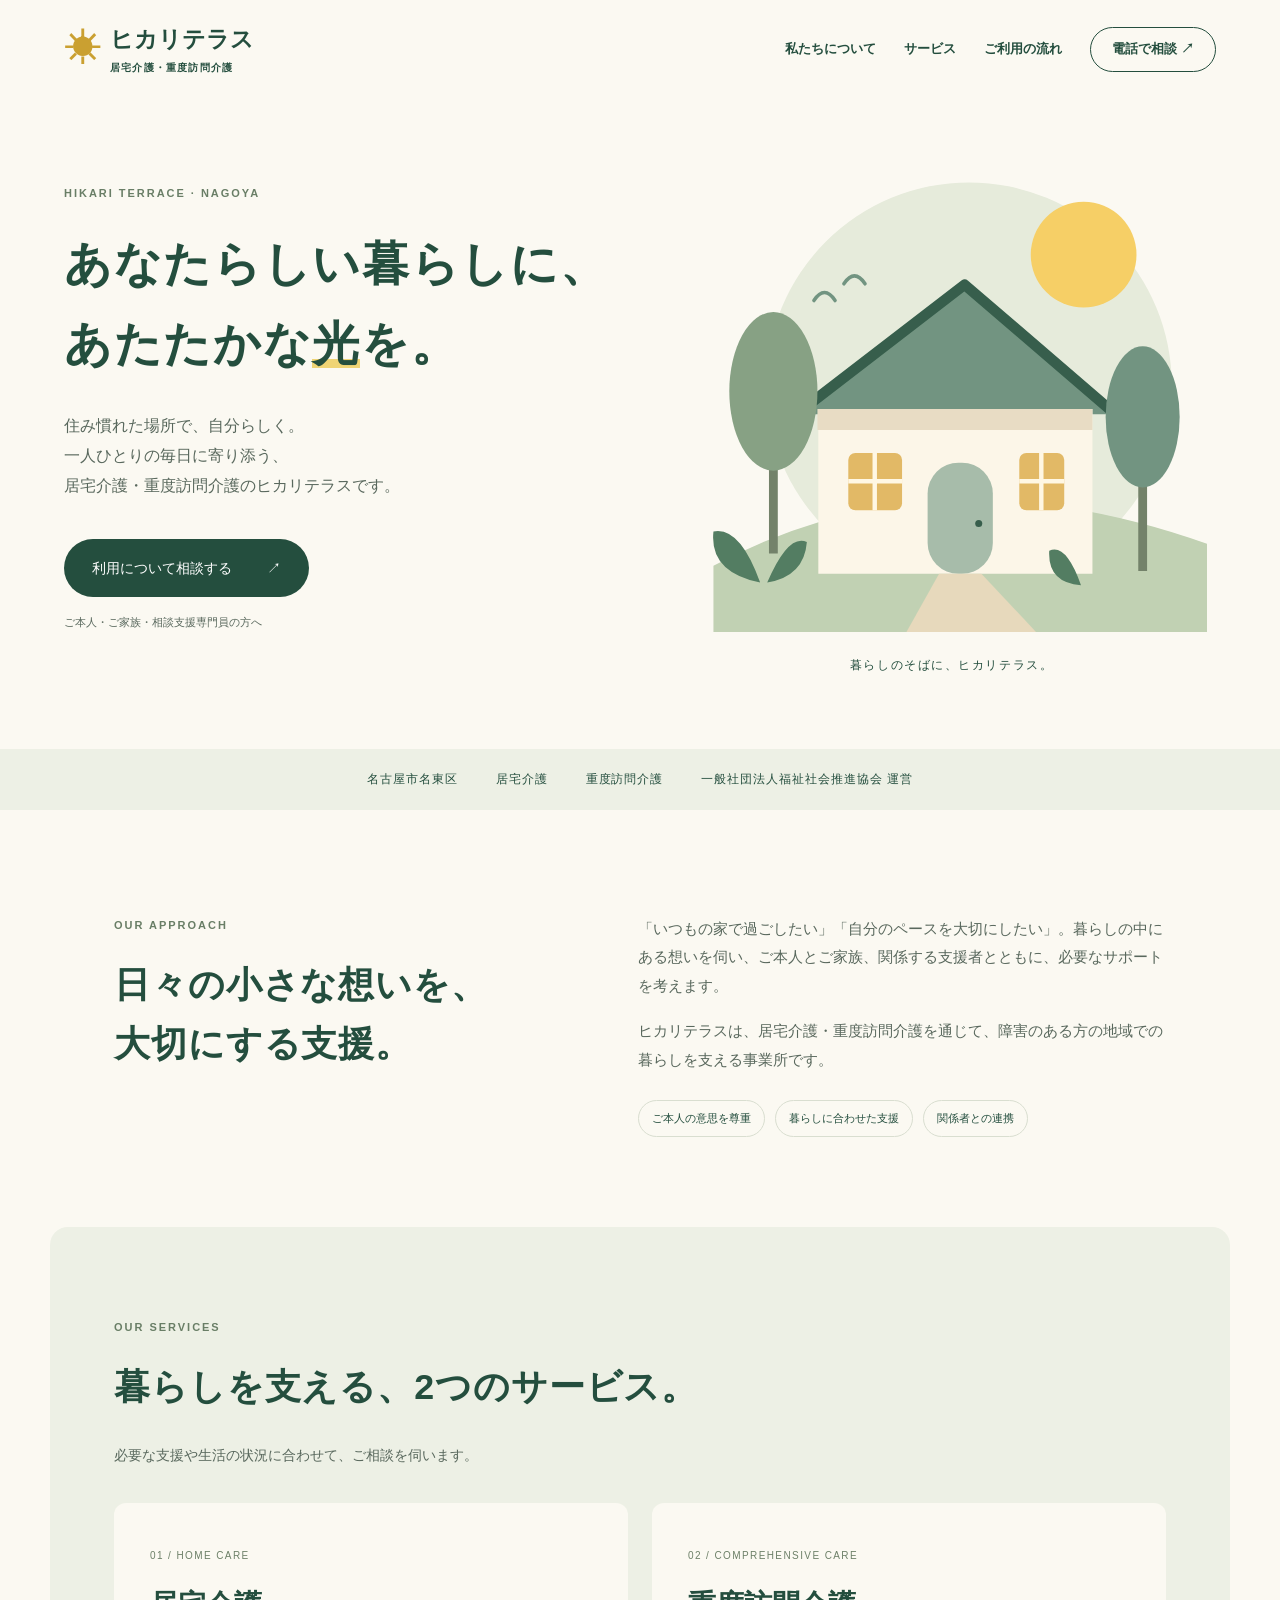
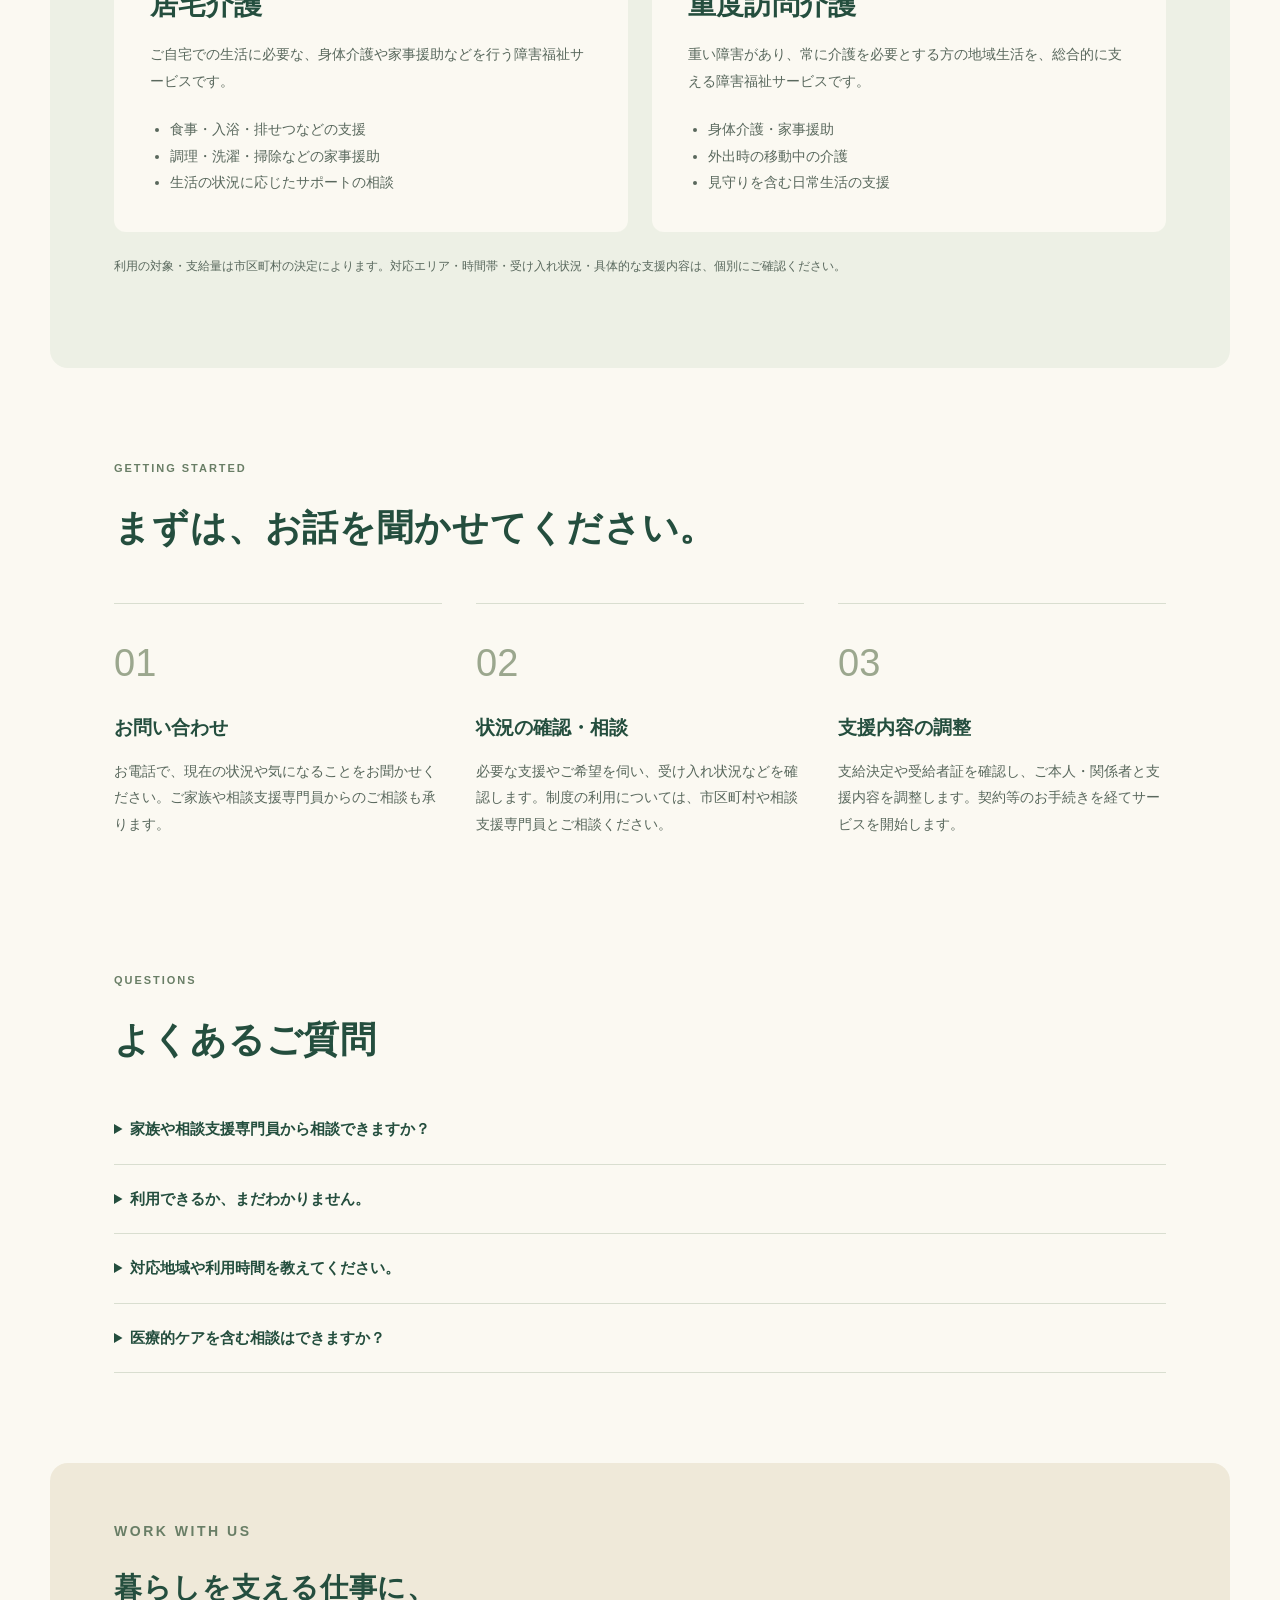
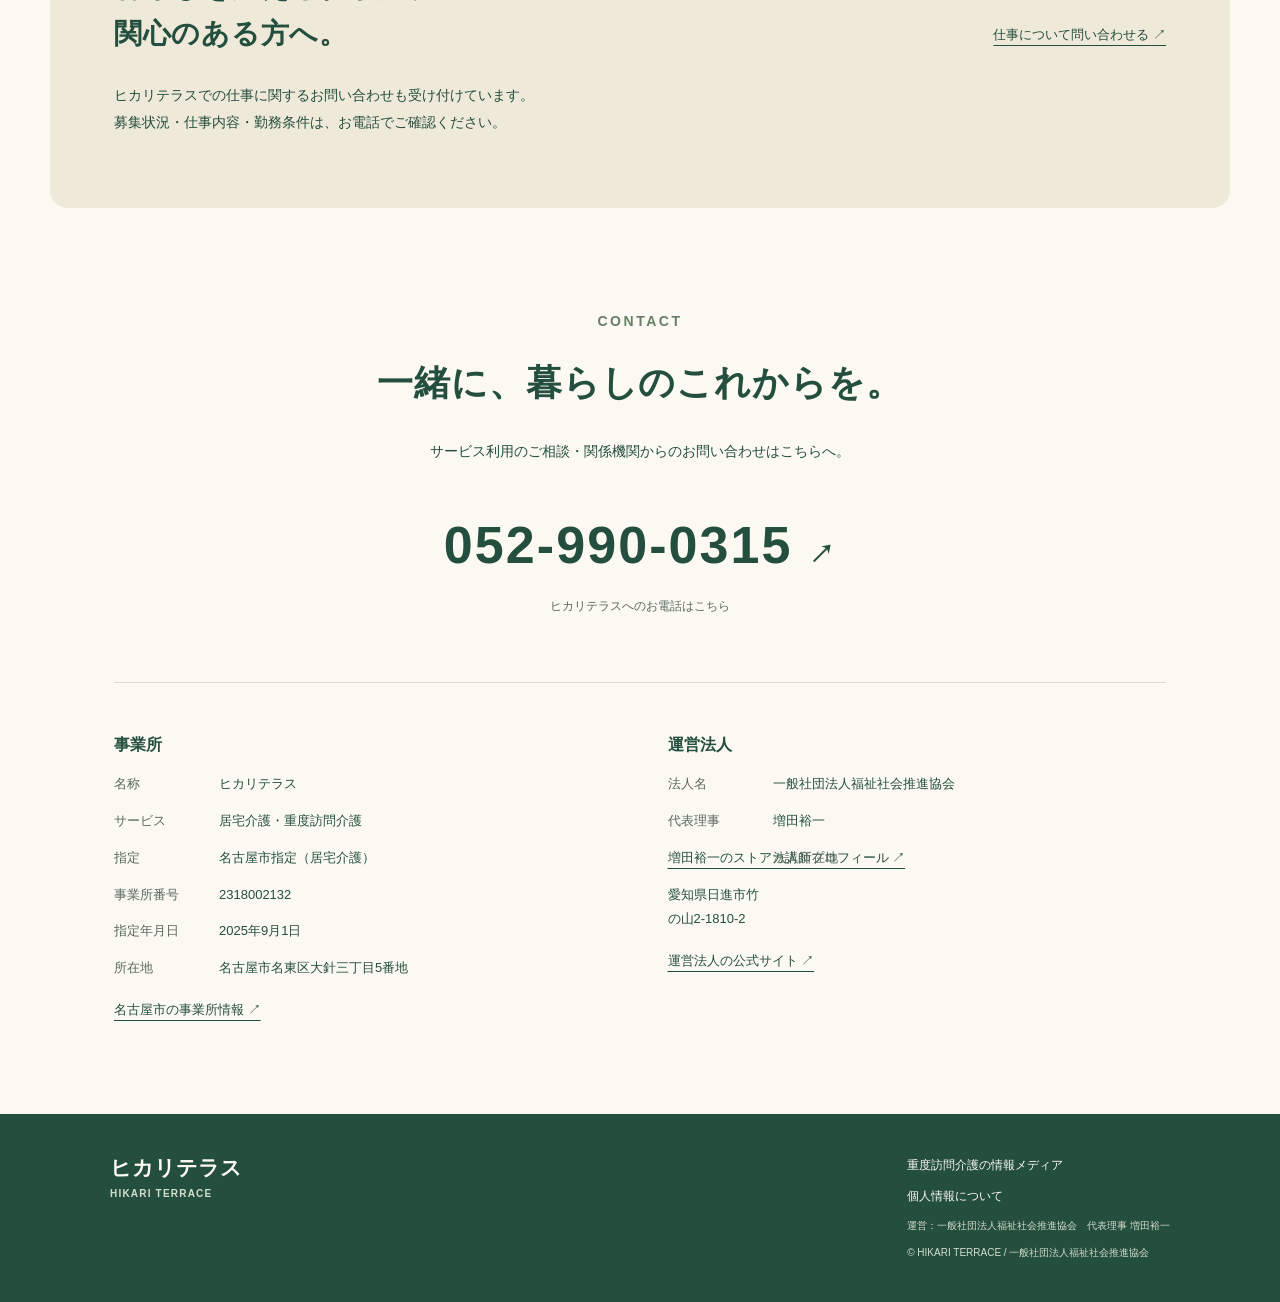
==== commit 2d38ef1b: "Add Nagoya designation details" ====
--- a/index.html
+++ b/index.html
@@ -8,5 +8,5 @@
 <section id="flow" class="section"><p class="eyebrow">GETTING STARTED</p><h2>まずは、お話を聞かせてください。</h2><ol class="steps"><li><span>01</span><h3>お問い合わせ</h3><p>お電話で、現在の状況や気になることをお聞かせください。ご家族や相談支援専門員からのご相談も承ります。</p></li><li><span>02</span><h3>状況の確認・相談</h3><p>必要な支援やご希望を伺い、受け入れ状況などを確認します。制度の利用については、市区町村や相談支援専門員とご相談ください。</p></li><li><span>03</span><h3>支援内容の調整</h3><p>支給決定や受給者証を確認し、ご本人・関係者と支援内容を調整します。契約等のお手続きを経てサービスを開始します。</p></li></ol></section>
 <section class="section faq"><p class="eyebrow">QUESTIONS</p><h2>よくあるご質問</h2><details><summary>家族や相談支援専門員から相談できますか？</summary><p>はい。ご本人だけでなく、ご家族・相談支援専門員など、支援に関わる方からのご相談も承ります。</p></details><details><summary>利用できるか、まだわかりません。</summary><p>まずはご相談ください。サービスの利用対象や支給決定については、お住まいの市区町村の障害福祉窓口や相談支援専門員にご確認ください。</p></details><details><summary>対応地域や利用時間を教えてください。</summary><p>具体的な対応地域・時間帯・受け入れ状況は、必要な支援内容とあわせてお電話でご確認ください。</p></details><details><summary>医療的ケアを含む相談はできますか？</summary><p>必要なケアの内容をお聞かせください。対応の可否は、体制や関係機関との連携を確認したうえで、個別にご案内します。</p></details></section>
 <section class="recruit section"><div><p class="eyebrow">WORK WITH US</p><h2>暮らしを支える仕事に、<br>関心のある方へ。</h2><p>ヒカリテラスでの仕事に関するお問い合わせも受け付けています。<br>募集状況・仕事内容・勤務条件は、お電話でご確認ください。</p></div><a class="text-link" href="tel:0529900315">仕事について問い合わせる ↗</a></section>
-<section id="contact" class="section contact"><p class="eyebrow">CONTACT</p><h2>一緒に、暮らしのこれからを。</h2><p>サービス利用のご相談・関係機関からのお問い合わせはこちらへ。</p><a class="phone" href="tel:0529900315">052-990-0315 <span>↗</span></a><p class="note">ヒカリテラスへのお電話はこちら</p><div class="office"><div><h3>事業所</h3><dl><dt>名称</dt><dd>ヒカリテラス</dd><dt>サービス</dt><dd>居宅介護・重度訪問介護</dd><dt>所在地</dt><dd>名古屋市名東区大針三丁目5番地</dd></dl></div><div><h3>運営法人</h3><dl><dt>法人名</dt><dd>一般社団法人福祉社会推進協会</dd><dt>代表理事</dt><dd><a href="https://masudayuichi.jp/profile/">増田裕一</a></dd><dd><a class="text-link" href="https://www.street-academy.com/steachers/17770" rel="me">増田裕一のストアカ講師プロフィール ↗</a></dd><dt>法人所在地</dt><dd>愛知県日進市竹の山2-1810-2</dd></dl><a class="text-link" href="https://fukushishakai.org/">運営法人の公式サイト ↗</a></div></div></section></main>
+<section id="contact" class="section contact"><p class="eyebrow">CONTACT</p><h2>一緒に、暮らしのこれからを。</h2><p>サービス利用のご相談・関係機関からのお問い合わせはこちらへ。</p><a class="phone" href="tel:0529900315">052-990-0315 <span>↗</span></a><p class="note">ヒカリテラスへのお電話はこちら</p><div class="office"><div><h3>事業所</h3><dl><dt>名称</dt><dd>ヒカリテラス</dd><dt>サービス</dt><dd>居宅介護・重度訪問介護</dd><dt>指定</dt><dd>名古屋市指定（居宅介護）</dd><dt>事業所番号</dt><dd>2318002132</dd><dt>指定年月日</dt><dd>2025年9月1日</dd><dt>所在地</dt><dd>名古屋市名東区大針三丁目5番地</dd></dl><a class="text-link" href="https://www.kaigo-wel.city.nagoya.jp/view/wel/jigyosho/23900110000777/show" target="_blank" rel="noopener noreferrer">名古屋市の事業所情報 ↗</a></div><div><h3>運営法人</h3><dl><dt>法人名</dt><dd>一般社団法人福祉社会推進協会</dd><dt>代表理事</dt><dd><a href="https://masudayuichi.jp/profile/">増田裕一</a></dd><dd><a class="text-link" href="https://www.street-academy.com/steachers/17770" rel="me">増田裕一のストアカ講師プロフィール ↗</a></dd><dt>法人所在地</dt><dd>愛知県日進市竹の山2-1810-2</dd></dl><a class="text-link" href="https://fukushishakai.org/">運営法人の公式サイト ↗</a></div></div></section></main>
 <footer><a class="brand" href="/">ヒカリテラス<small>HIKARI TERRACE</small></a><div><a href="https://masudayuichi.net/">重度訪問介護の情報メディア</a><a href="/privacy.html">個人情報について</a><small>運営：<a href="https://fukushishakai.org/">一般社団法人福祉社会推進協会</a>　代表理事 <a href="https://masudayuichi.jp/">増田裕一</a></small><small>© HIKARI TERRACE / 一般社団法人福祉社会推進協会</small></div></footer></body></html>
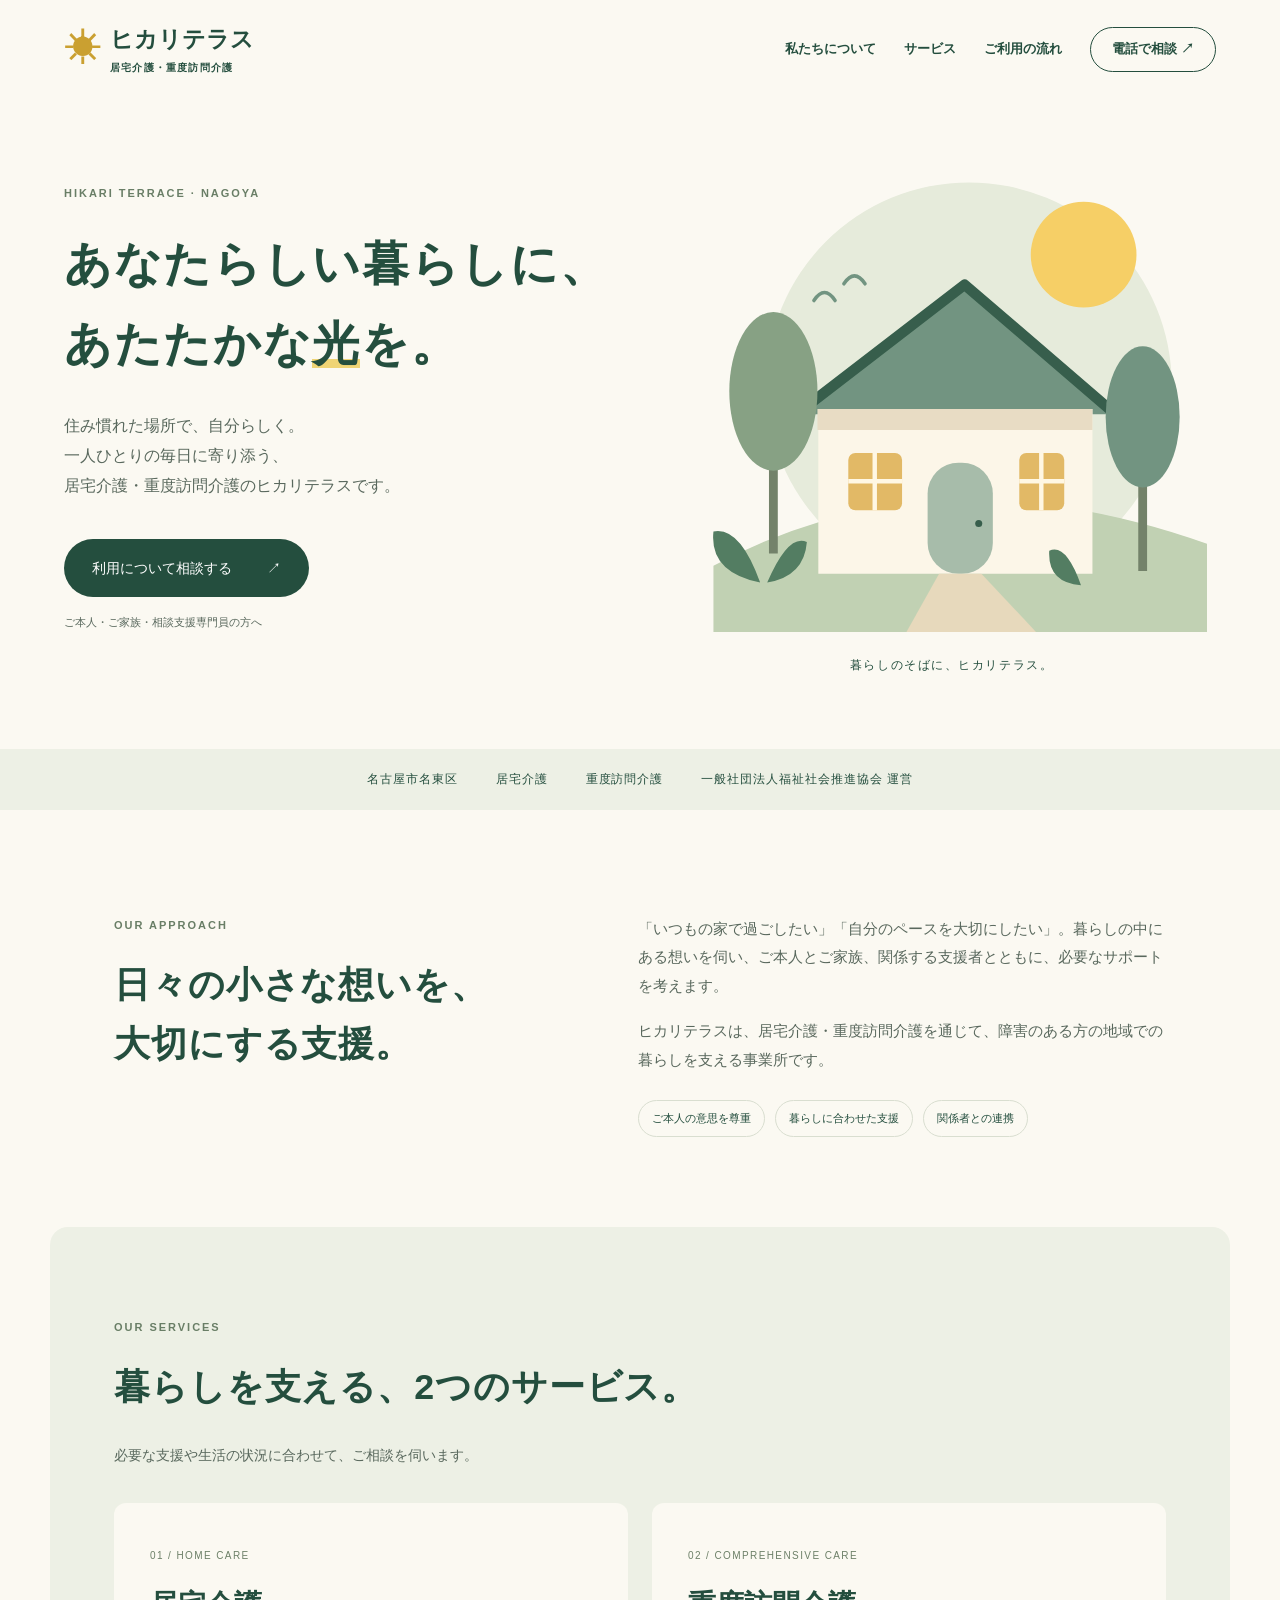
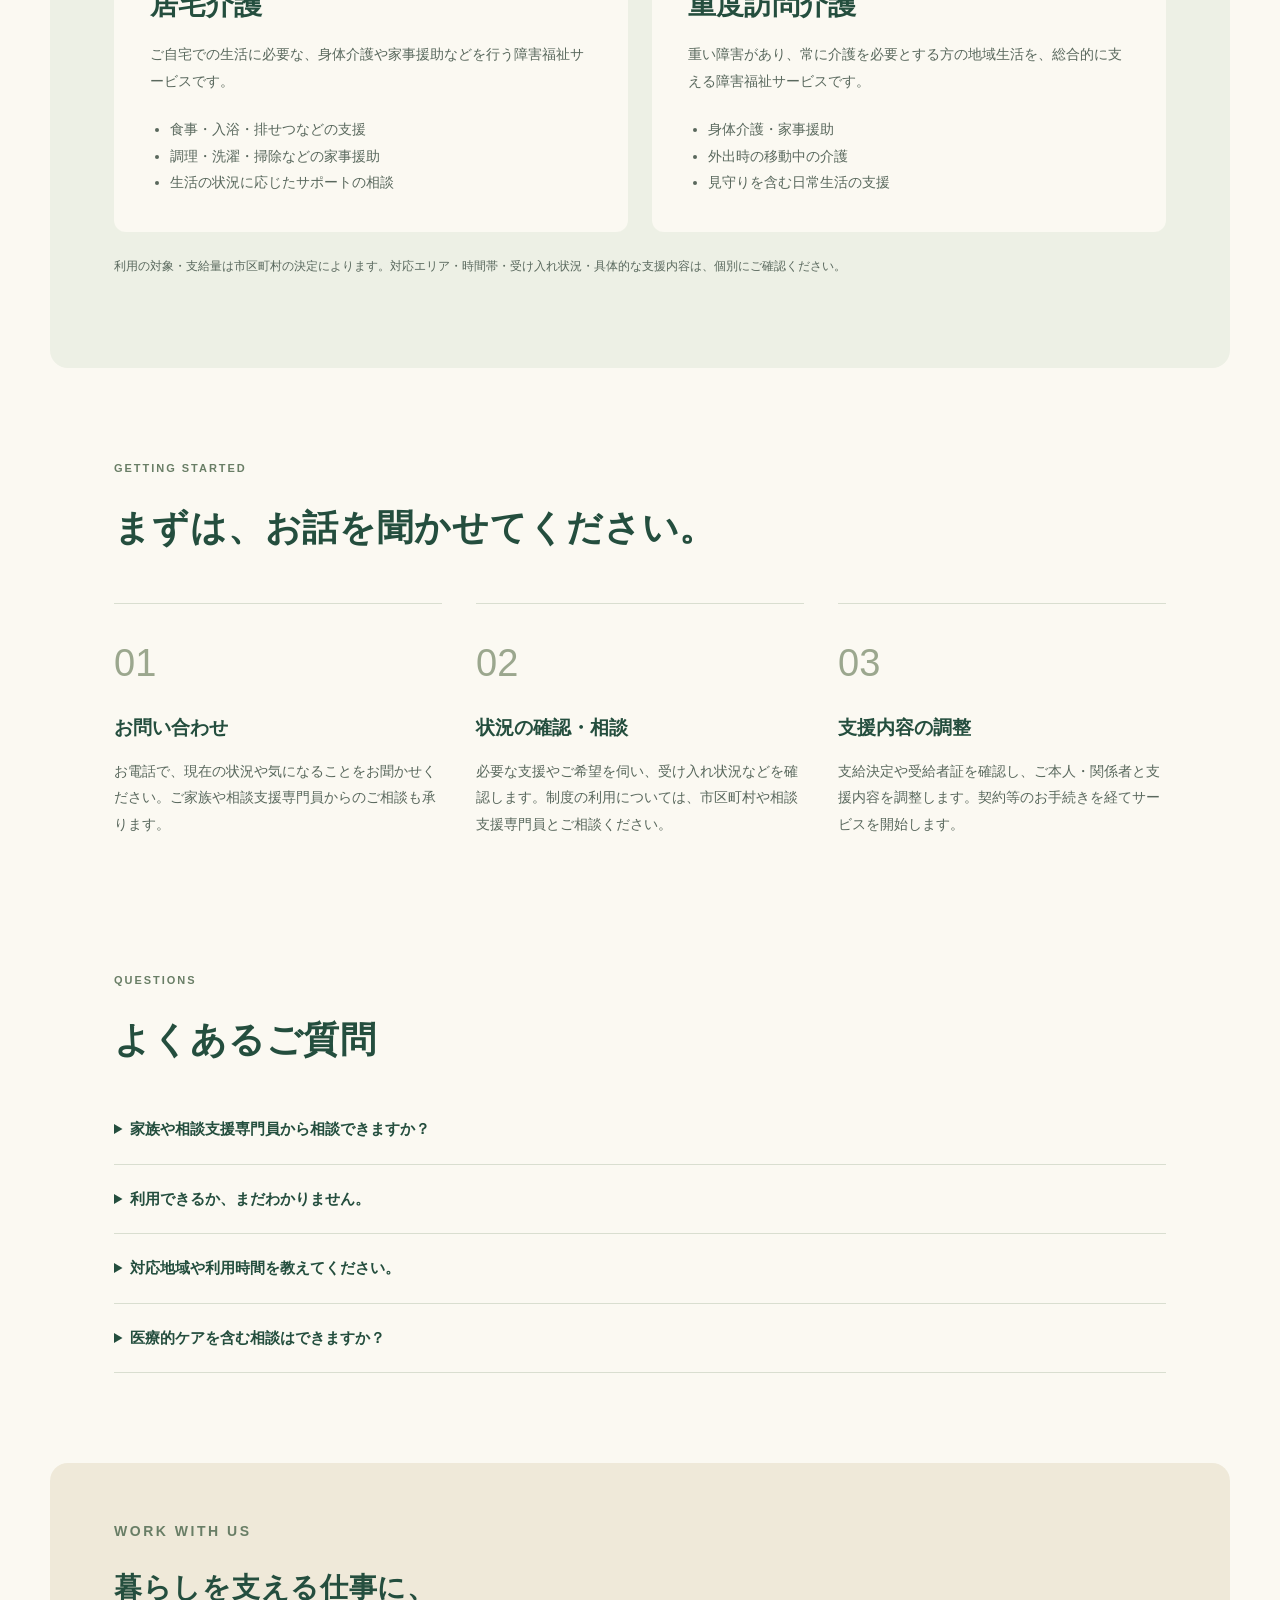
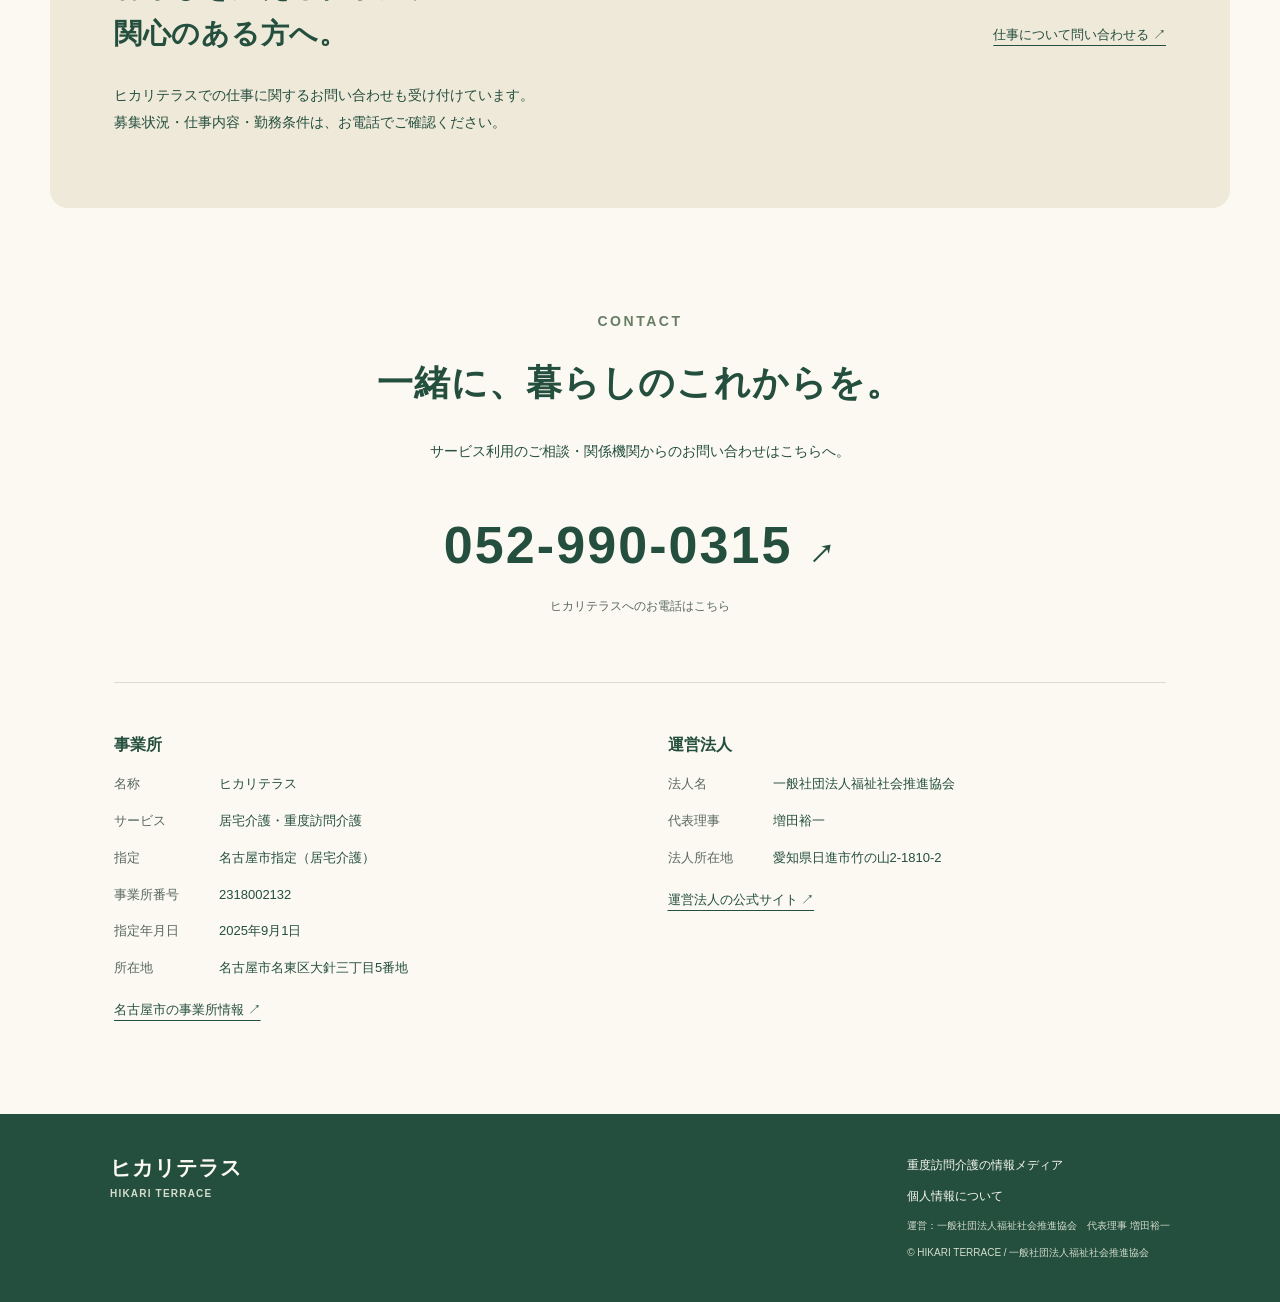
==== commit 07a955b2: "Remove Street Academy profile link" ====
--- a/index.html
+++ b/index.html
@@ -8,5 +8,5 @@
 <section id="flow" class="section"><p class="eyebrow">GETTING STARTED</p><h2>まずは、お話を聞かせてください。</h2><ol class="steps"><li><span>01</span><h3>お問い合わせ</h3><p>お電話で、現在の状況や気になることをお聞かせください。ご家族や相談支援専門員からのご相談も承ります。</p></li><li><span>02</span><h3>状況の確認・相談</h3><p>必要な支援やご希望を伺い、受け入れ状況などを確認します。制度の利用については、市区町村や相談支援専門員とご相談ください。</p></li><li><span>03</span><h3>支援内容の調整</h3><p>支給決定や受給者証を確認し、ご本人・関係者と支援内容を調整します。契約等のお手続きを経てサービスを開始します。</p></li></ol></section>
 <section class="section faq"><p class="eyebrow">QUESTIONS</p><h2>よくあるご質問</h2><details><summary>家族や相談支援専門員から相談できますか？</summary><p>はい。ご本人だけでなく、ご家族・相談支援専門員など、支援に関わる方からのご相談も承ります。</p></details><details><summary>利用できるか、まだわかりません。</summary><p>まずはご相談ください。サービスの利用対象や支給決定については、お住まいの市区町村の障害福祉窓口や相談支援専門員にご確認ください。</p></details><details><summary>対応地域や利用時間を教えてください。</summary><p>具体的な対応地域・時間帯・受け入れ状況は、必要な支援内容とあわせてお電話でご確認ください。</p></details><details><summary>医療的ケアを含む相談はできますか？</summary><p>必要なケアの内容をお聞かせください。対応の可否は、体制や関係機関との連携を確認したうえで、個別にご案内します。</p></details></section>
 <section class="recruit section"><div><p class="eyebrow">WORK WITH US</p><h2>暮らしを支える仕事に、<br>関心のある方へ。</h2><p>ヒカリテラスでの仕事に関するお問い合わせも受け付けています。<br>募集状況・仕事内容・勤務条件は、お電話でご確認ください。</p></div><a class="text-link" href="tel:0529900315">仕事について問い合わせる ↗</a></section>
-<section id="contact" class="section contact"><p class="eyebrow">CONTACT</p><h2>一緒に、暮らしのこれからを。</h2><p>サービス利用のご相談・関係機関からのお問い合わせはこちらへ。</p><a class="phone" href="tel:0529900315">052-990-0315 <span>↗</span></a><p class="note">ヒカリテラスへのお電話はこちら</p><div class="office"><div><h3>事業所</h3><dl><dt>名称</dt><dd>ヒカリテラス</dd><dt>サービス</dt><dd>居宅介護・重度訪問介護</dd><dt>指定</dt><dd>名古屋市指定（居宅介護）</dd><dt>事業所番号</dt><dd>2318002132</dd><dt>指定年月日</dt><dd>2025年9月1日</dd><dt>所在地</dt><dd>名古屋市名東区大針三丁目5番地</dd></dl><a class="text-link" href="https://www.kaigo-wel.city.nagoya.jp/view/wel/jigyosho/23900110000777/show" target="_blank" rel="noopener noreferrer">名古屋市の事業所情報 ↗</a></div><div><h3>運営法人</h3><dl><dt>法人名</dt><dd>一般社団法人福祉社会推進協会</dd><dt>代表理事</dt><dd><a href="https://masudayuichi.jp/profile/">増田裕一</a></dd><dd><a class="text-link" href="https://www.street-academy.com/steachers/17770" rel="me">増田裕一のストアカ講師プロフィール ↗</a></dd><dt>法人所在地</dt><dd>愛知県日進市竹の山2-1810-2</dd></dl><a class="text-link" href="https://fukushishakai.org/">運営法人の公式サイト ↗</a></div></div></section></main>
+<section id="contact" class="section contact"><p class="eyebrow">CONTACT</p><h2>一緒に、暮らしのこれからを。</h2><p>サービス利用のご相談・関係機関からのお問い合わせはこちらへ。</p><a class="phone" href="tel:0529900315">052-990-0315 <span>↗</span></a><p class="note">ヒカリテラスへのお電話はこちら</p><div class="office"><div><h3>事業所</h3><dl><dt>名称</dt><dd>ヒカリテラス</dd><dt>サービス</dt><dd>居宅介護・重度訪問介護</dd><dt>指定</dt><dd>名古屋市指定（居宅介護）</dd><dt>事業所番号</dt><dd>2318002132</dd><dt>指定年月日</dt><dd>2025年9月1日</dd><dt>所在地</dt><dd>名古屋市名東区大針三丁目5番地</dd></dl><a class="text-link" href="https://www.kaigo-wel.city.nagoya.jp/view/wel/jigyosho/23900110000777/show" target="_blank" rel="noopener noreferrer">名古屋市の事業所情報 ↗</a></div><div><h3>運営法人</h3><dl><dt>法人名</dt><dd>一般社団法人福祉社会推進協会</dd><dt>代表理事</dt><dd><a href="https://masudayuichi.jp/profile/">増田裕一</a></dd><dt>法人所在地</dt><dd>愛知県日進市竹の山2-1810-2</dd></dl><a class="text-link" href="https://fukushishakai.org/">運営法人の公式サイト ↗</a></div></div></section></main>
 <footer><a class="brand" href="/">ヒカリテラス<small>HIKARI TERRACE</small></a><div><a href="https://masudayuichi.net/">重度訪問介護の情報メディア</a><a href="/privacy.html">個人情報について</a><small>運営：<a href="https://fukushishakai.org/">一般社団法人福祉社会推進協会</a>　代表理事 <a href="https://masudayuichi.jp/">増田裕一</a></small><small>© HIKARI TERRACE / 一般社団法人福祉社会推進協会</small></div></footer></body></html>
